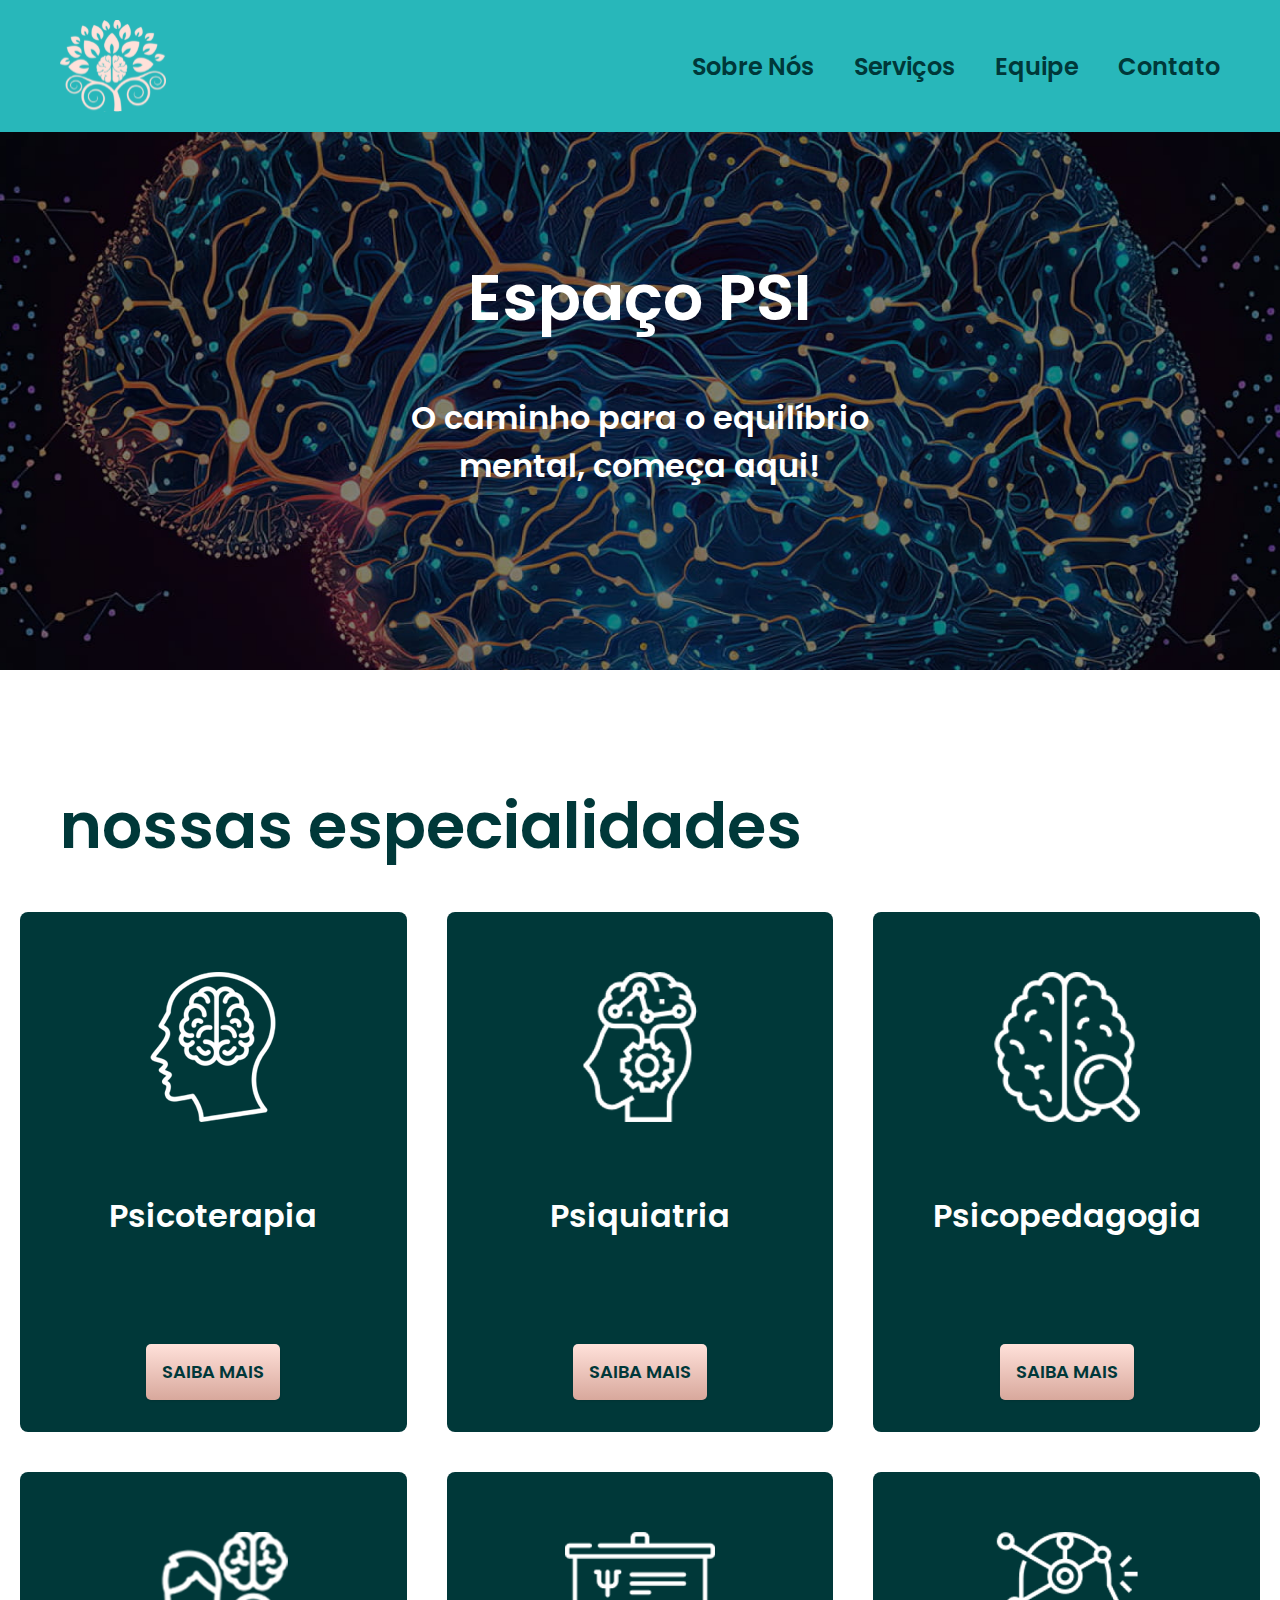
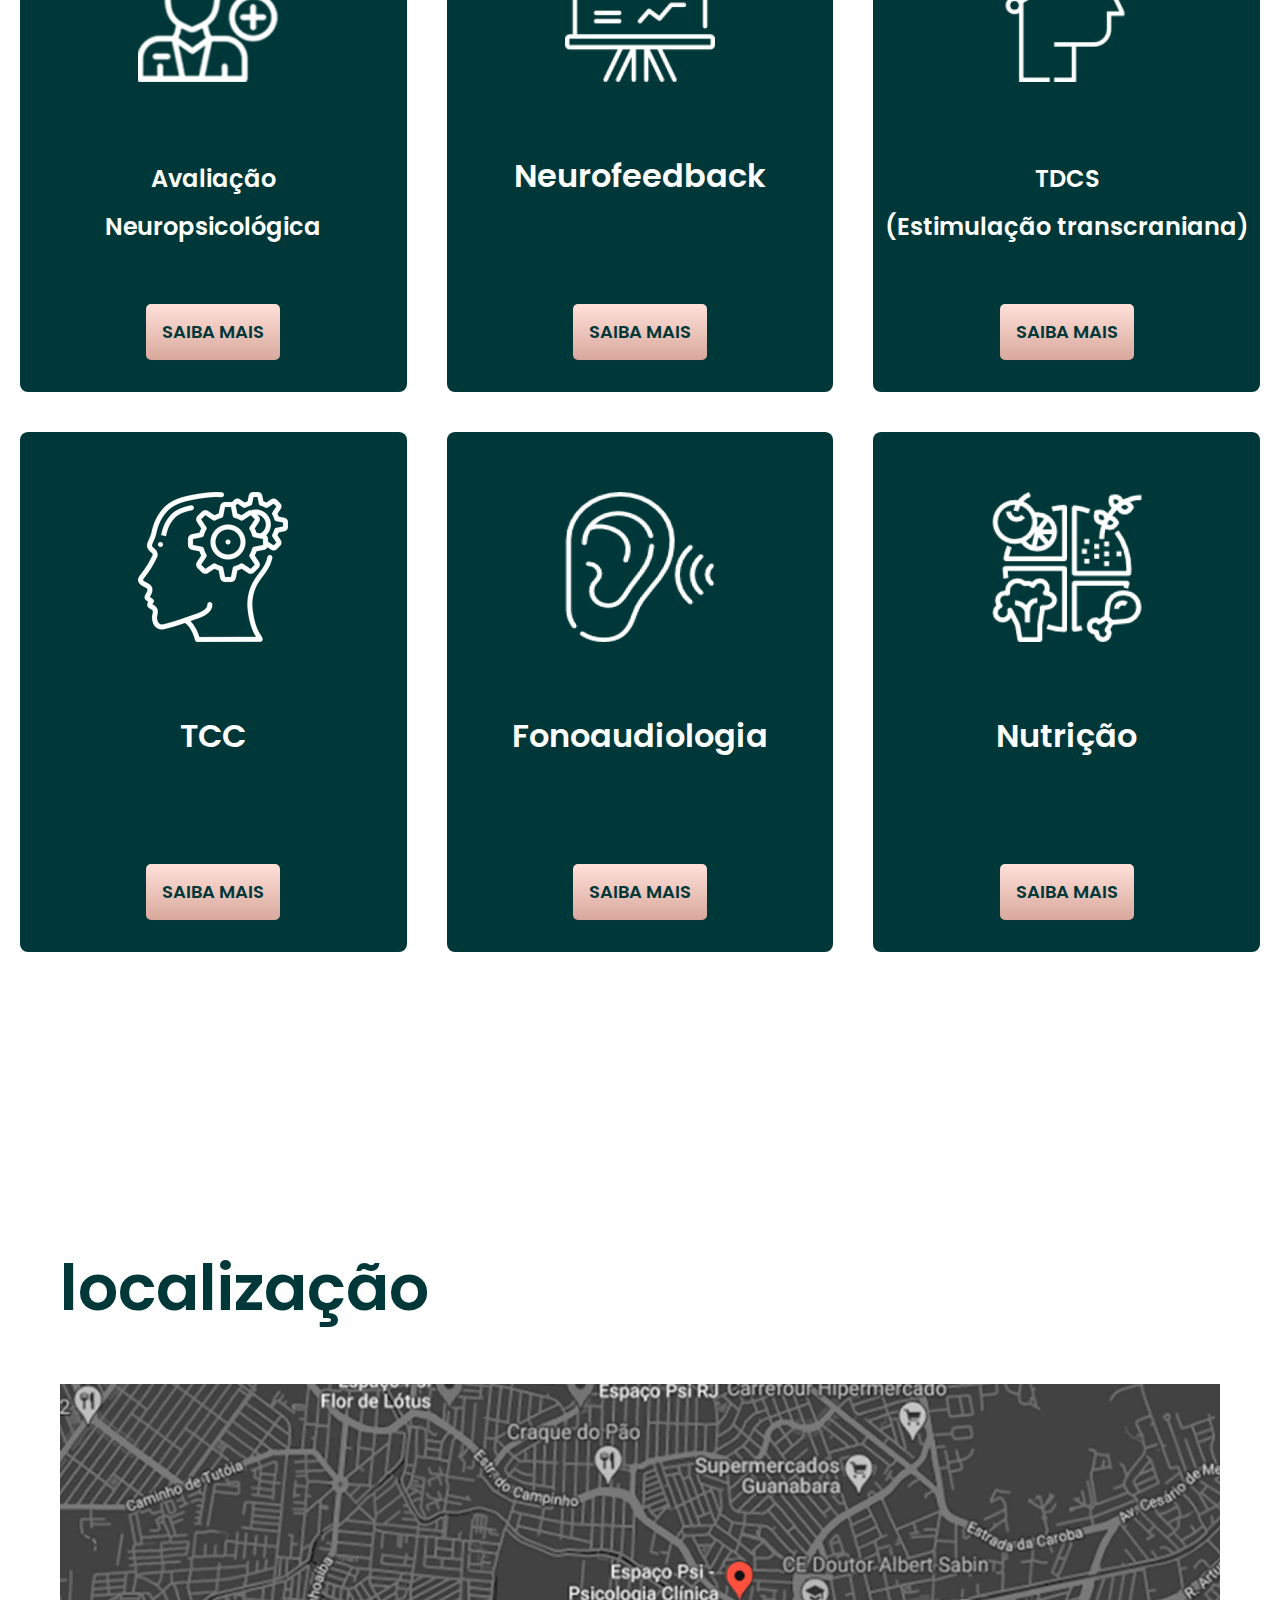
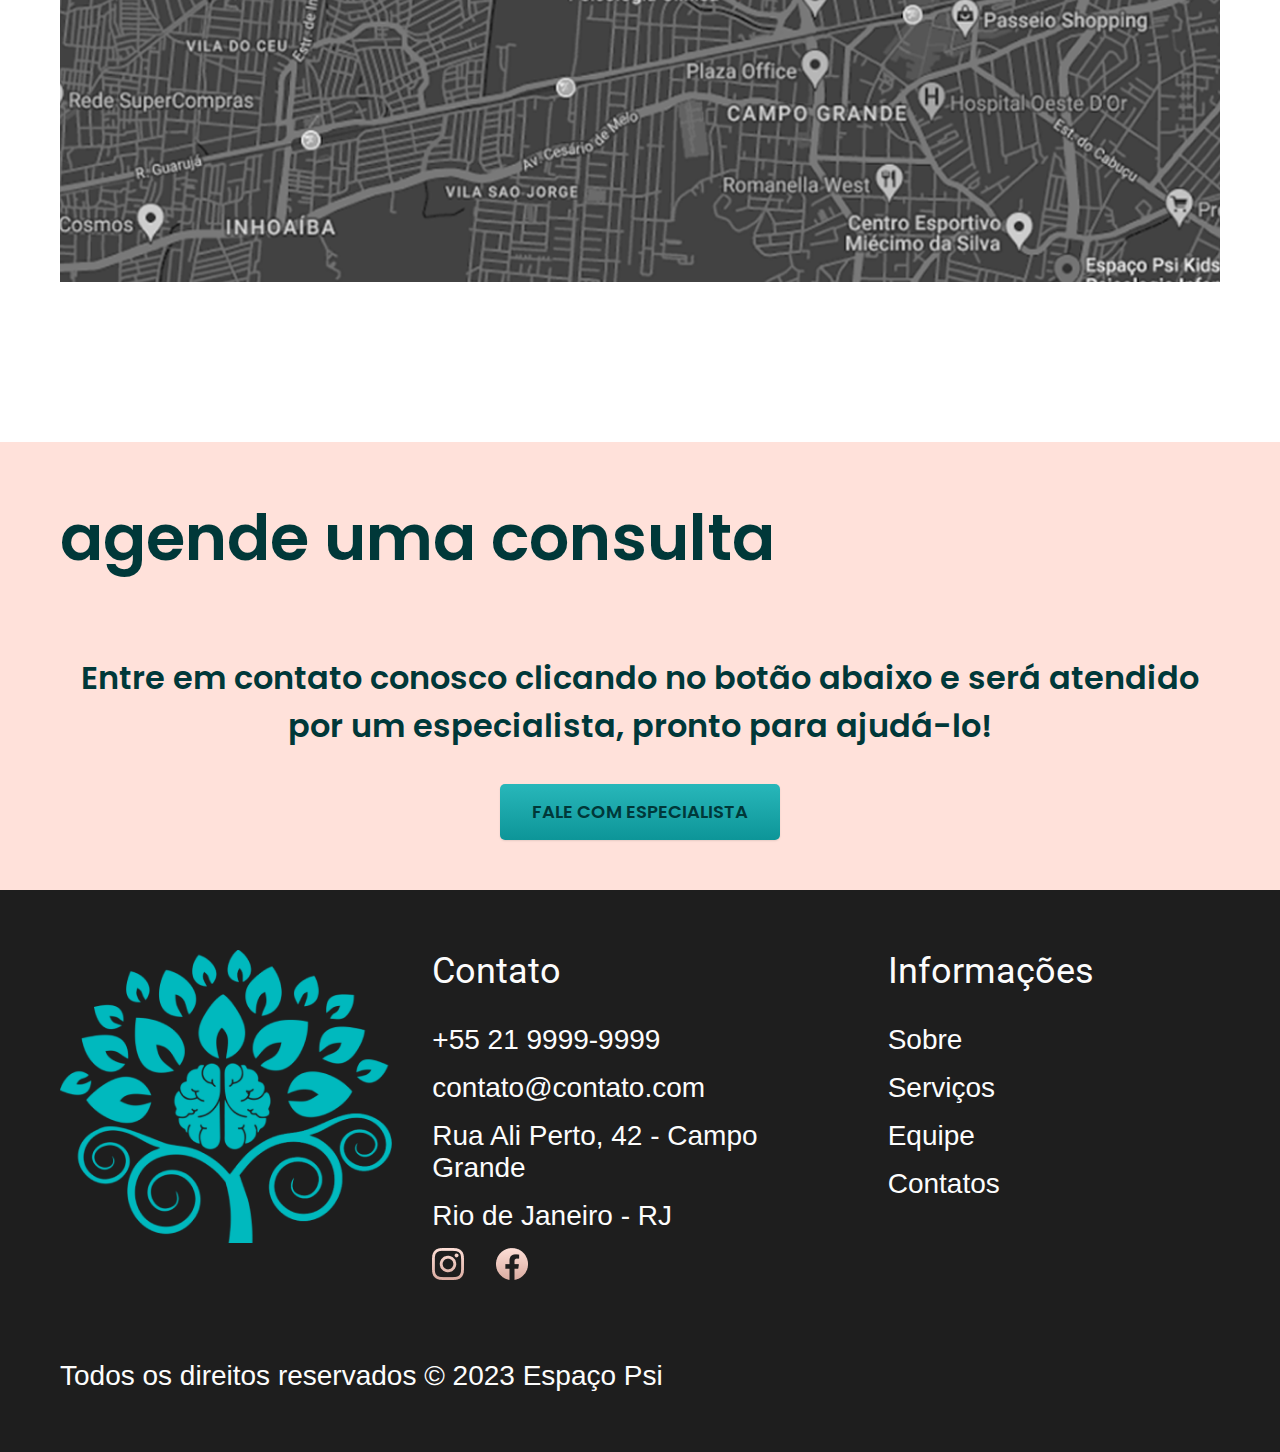
==== index.html @ ea26628d "mudando o menu" ====
<!DOCTYPE html>
<html lang="pt-br">

<head>
  <meta charset="UTF-8">
  <meta name="viewport" content="width=device-width, initial-scale=1.0">
  <title>Espaço PSI | Home</title>
  <meta name="description" content="Descrição da clínica">
  <link rel="stylesheet" href="css/style.css">
  <link rel="preconnect" href="https://fonts.googleapis.com">
  <link rel="preconnect" href="https://fonts.gstatic.com" crossorigin>
  <link href="https://fonts.googleapis.com/css2?family=Poppins:wght@400;600&family=Roboto:wght@400;500&display=swap" rel="stylesheet">
  <link rel="icon" href="./icon.ico" type="image/x-icon">
  <link rel="icon" href="/caminho-para-seu-icone.ico" type="image/x-icon">
</head>

<body>
  <header class="header-bg">
    <div class="header">
      <a href="./"><img src="img/rosa.svg" alt="Espaço PSI"></a>
      <nav aria-label="primaria">
        <ul class="header-menu" role="list">
          <li><a href="./sobre.html">Sobre Nós</a></li>
          <li><a href="./index.html#especialidades">Serviços</a></li>
          <li><a href="./equipe.html">Equipe</a></li>
          <li><a href="./contato.html">Contato</a></li>
        </ul>
      </nav>
    </div>
  </header>
  <main class="introducao-bg">
    <div class="introducao">
      <h1 class="titulo">Espaço PSI</h1>
      <p class="texto-medio">O caminho para o equilíbrio mental, começa aqui!</p>
    </div>
  </main>

  <article class="especialidades-lista" id="especialidades">
    <h2 class="titulo container">nossas especialidades</h2>
    <ul>
      <li>
        <img src="./img/icones/psicoterapia_icone.png" alt="Psicoterapia">
        <h3 class="texto-medio">Psicoterapia</h3>
        <a class="botao botao-rosa" href="./psicoterapia.html">saiba mais</a>
      </li>
      <li>
        <img src="./img/icones/psiquiatria_icon.png" alt="Psiquiatria">
        <h3 class="texto-medio">Psiquiatria</h3>
        <a class="botao botao-rosa" href="./psiquiatria.html">saiba mais</a>
      </li>
      <li>
        <img src="./img/icones/psicopedagogia_icon.png" alt="Psicopedagogia">
        <h3 class="texto-medio">Psicopedagogia</h3>
        <a class="botao botao-rosa" href="./psicopedagogia.html">saiba mais</a>
      </li>
    </ul>
    <ul>
      <li>
        <img src="./img/icones/avaliacao_icon.png" alt="Avaliação Neuropsicológica">
        <h3 class="texto-medio"><span>Avaliação <br> Neuropsicológica</span></h3>
        <a class="botao botao-rosa" href="./neuropsicologia.html">saiba mais</a>
      </li>
      <li>
        <img src="./img/icones/neurofeedback_icon.png" alt="Neurofeedback">
        <h3 class="texto-medio">Neurofeedback</h3>
        <a class="botao botao-rosa" href="./neurofeedback.html">saiba mais</a>
      </li>
      <li>
        <img src="./img/icones/tdcs_icone.png" alt="TDCS (Estimulação transcraniana)">
        <h3 class="texto-medio"><span>TDCS <br>(Estimulação transcraniana)</span></h3>
        <a class="botao botao-rosa" href="./tdcs.html">saiba mais</a>
      </li>
    </ul>
    <ul>
      <li>
        <img src="./img/icones/tcc.png" alt="Fonoaudiologia">
        <h3 class="texto-medio">TCC</h3>
        <a class="botao botao-rosa" href="./tcc.html">saiba mais</a>
      </li>
      <li>
        <img src="./img/icones/fonoaudiologia_icon.png" alt="Fonoaudiologia">
        <h3 class="texto-medio">Fonoaudiologia</h3>
        <a class="botao botao-rosa" href="./fonoaudiologia.html">saiba mais</a>
      </li>
      <li>
        <img src="./img/icones/nutricao_icon.png" alt="Nutrição">
        <h3 class="texto-medio">Nutrição</h3>
        <a class="botao botao-rosa" href="./nutri.html">saiba mais</a>
      </li>
    </ul>
  </article>
  <article class="slider">
    <h2 class="titulo container">nosso espaço</h2>
    <div class="slider">
      <div class="slides">
        <input type="radio" name="radio-btn" id="radio1">
        <input type="radio" name="radio-btn" id="radio2">
        <input type="radio" name="radio-btn" id="radio3">
        <input type="radio" name="radio-btn" id="radio4">
        <input type="radio" name="radio-btn" id="radio5">
        <input type="radio" name="radio-btn" id="radio6">
        <input type="radio" name="radio-btn" id="radio7">

        <div class="slide primeira">
          <img src="./img/clinica.png" alt="Imagem da frente da clínica" srcset="">
        </div>
        <div class="slide">
          <img src="./img/img2.png" alt="Imagem da frente da clínica" srcset="">
        </div>
        <div class="slide">
          <img src="./img/espaco1.png" alt="Imagem da frente da clínica" srcset="">
        </div>
        <div class="slide">
          <img src="./img/clinica.png" alt="Imagem da frente da clínica" srcset="">
        </div>
        <div class="slide">
          <img src="./img/clinica.png" alt="Imagem da frente da clínica" srcset="">
        </div>
        <div class="slide">
          <img src="./img/clinica.png" alt="Imagem da frente da clínica" srcset="">
        </div>
        <div class="slide">
          <img src="./img/clinica.png" alt="Imagem da frente da clínica" srcset="">
        </div>
        <div class="slide">
          <img src="./img/clinica.png" alt="Imagem da frente da clínica" srcset="">
        </div>

        <div class="navigation-auto">
          <div class="auto-btn1"></div>
          <div class="auto-btn2"></div>
          <div class="auto-btn3"></div>
          <div class="auto-btn4"></div>
          <div class="auto-btn5"></div>
          <div class="auto-btn6"></div>
          <div class="auto-btn7"></div>
        </div>

      </div>
      <div class="manual-navigation">
        <label for="radio1" class="manual-btn"></label>
        <label for="radio2" class="manual-btn"></label>
        <label for="radio3" class="manual-btn"></label>
        <label for="radio4" class="manual-btn"></label>
        <label for="radio5" class="manual-btn"></label>
        <label for="radio6" class="manual-btn"></label>
        <label for="radio7" class="manual-btn"></label>
      </div>
    </div>
  </article>
  <article class="localizacao">
    <div class="container">
      <h2 class="titulo">localização</h2>
      <img src="./img/mapa_cinza.png" alt="Mapa com a localização da clínica">
    </div>
  </article>
  <article class="agende-consulta">
    <div class="container">
      <h2 class="titulo">agende uma consulta</h2>
      <p class="texto-medio">Entre em contato conosco clicando no botão abaixo e será atendido por um especialista, pronto para ajudá-lo!</p>
      <a href="./" class="botao botao-azul">fale com especialista</a>
    </div>
  </article>
  <footer class="footer-bg">
    <div class="footer container">
      <img src="./img/logo_verde.png" alt="Espaço Psi">
      <div class="footer-contato">
        <h3 class="texto-grande">Contato</h3>
        <ul">
          <li><a href="tel:+552199999999">+55 21 9999-9999</a></li>
          <li><a href="mailto:contato@bikcraft.com">contato@contato.com</a></li>
          <li>Rua Ali Perto, 42 - Campo Grande</li>
          <li>Rio de Janeiro - RJ</li>
          </ul>
          <div class="footer-redes">
            <a href="./">
              <img src="./img/instagram.png" alt="Instagram">
            </a>
            <a href="./">
              <img src="./img/facebook.png" alt="Facebook">
            </a>
          </div>
      </div>
      <div class="footer-informacoes">
        <h3 class="texto-grande">Informações</h3>
        <nav>
          <ul>
            <li><a href="./">Sobre</a></li>
            <li><a href="./">Serviços</a></li>
            <li><a href="./">Equipe</a></li>
            <li><a href="./">Contatos</a></li>
          </ul>
        </nav>
      </div>
      <p class="footer-copy">Todos os direitos reservados © 2023 Espaço Psi</p>
    </div>
  </footer>
  <script src="./scripts/slider.js"></script>
</body>

</html>
---- css/style.css ----
@import "./global/global.css";
@import "./utilidades/tipopgrafia.css";
@import "./global/header.css";
@import "./global/footer.css";

/* UTILIDADES */
@import "./utilidades/componentes.css";

/* FORMULARIO */
@import "./utilidades/formulario.css";

/* HOME */
@import "./home/intro.css";

/* ESPECIALIDADES */
@import "./especialidades/especialidades-lista.css";

/* ESPECIALIDADES */
@import "./especialidades/servicos.css";

/* NOSSO ESPAÇO SLIDER */
@import "./nosso-espaco/slider.css";

/* LOCALIZAÇÃO */
@import "./localizacao/localizacao.css";

/* AGENDAMENTO */
@import "./agende-consulta/agende.css";

/* CONTATO */
@import "./contato/contato.css";

/* EQUIPE */
@import "./equipe/equipe.css";
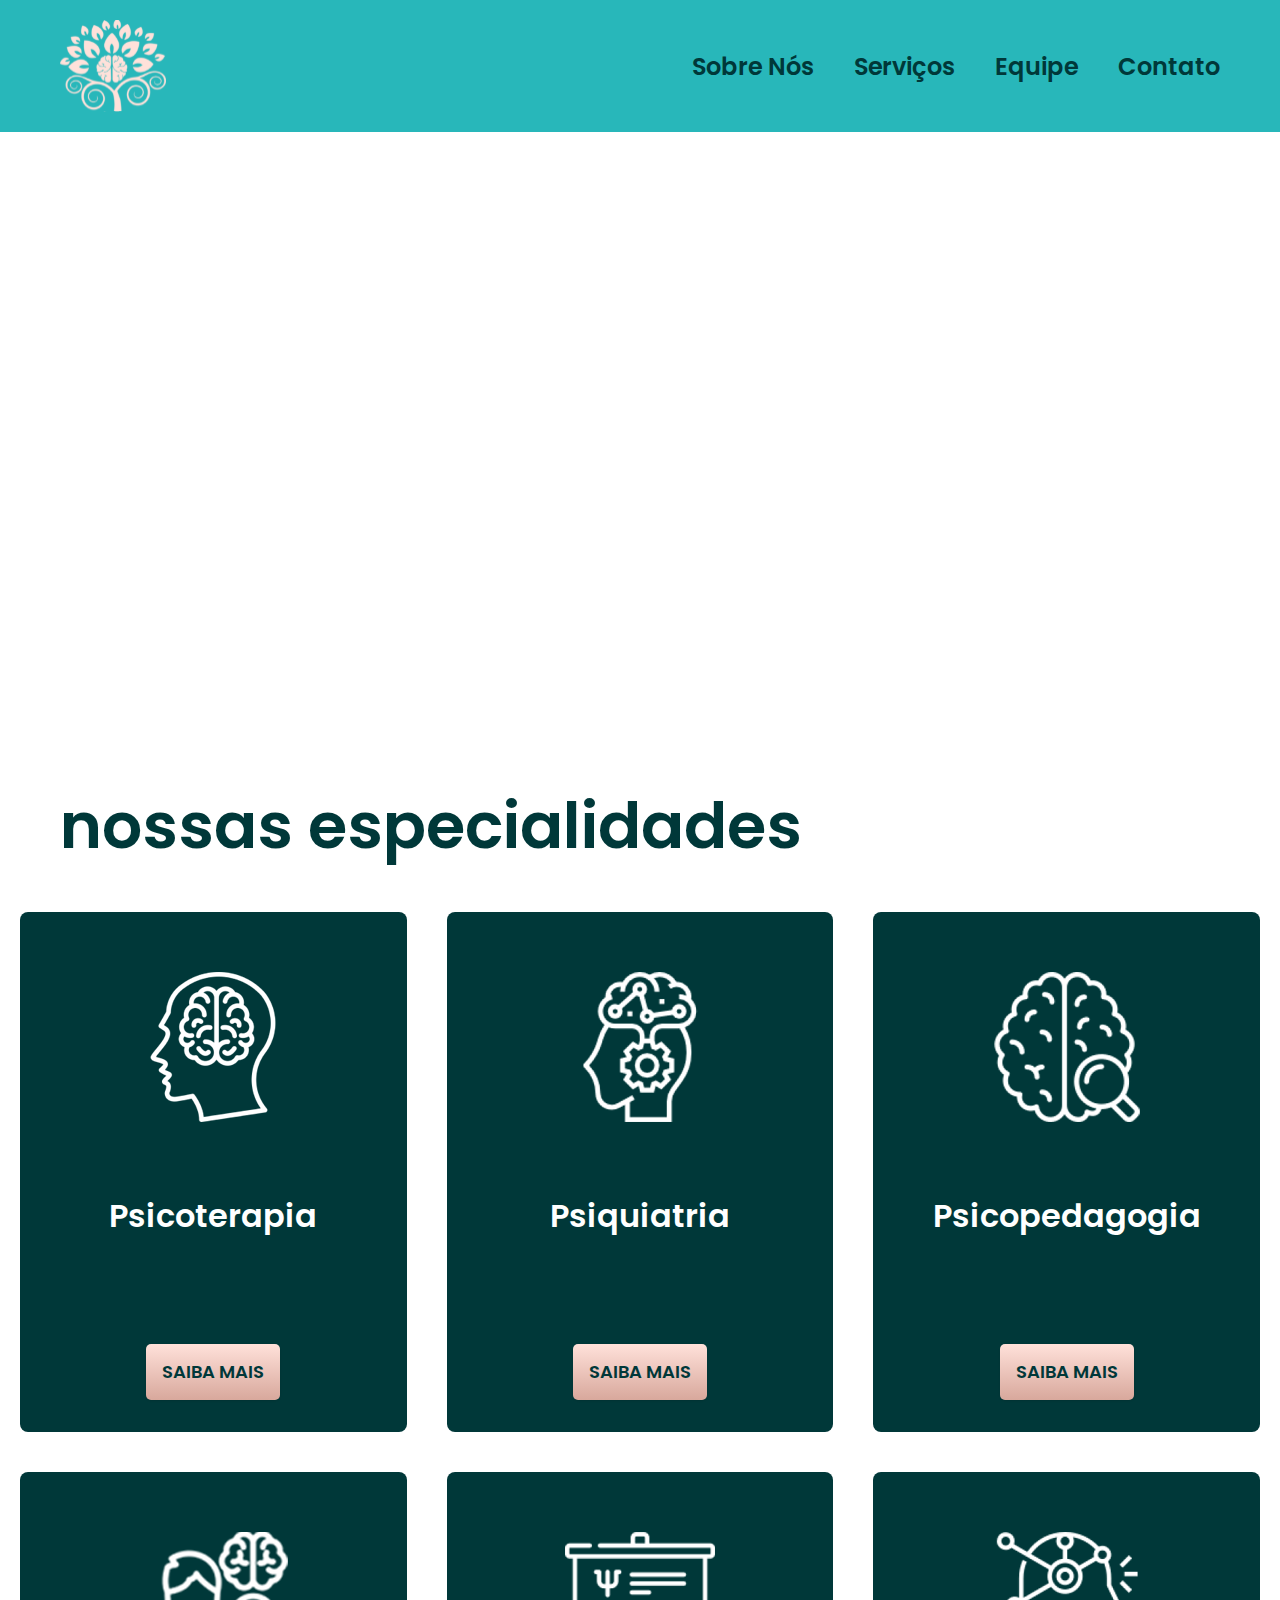
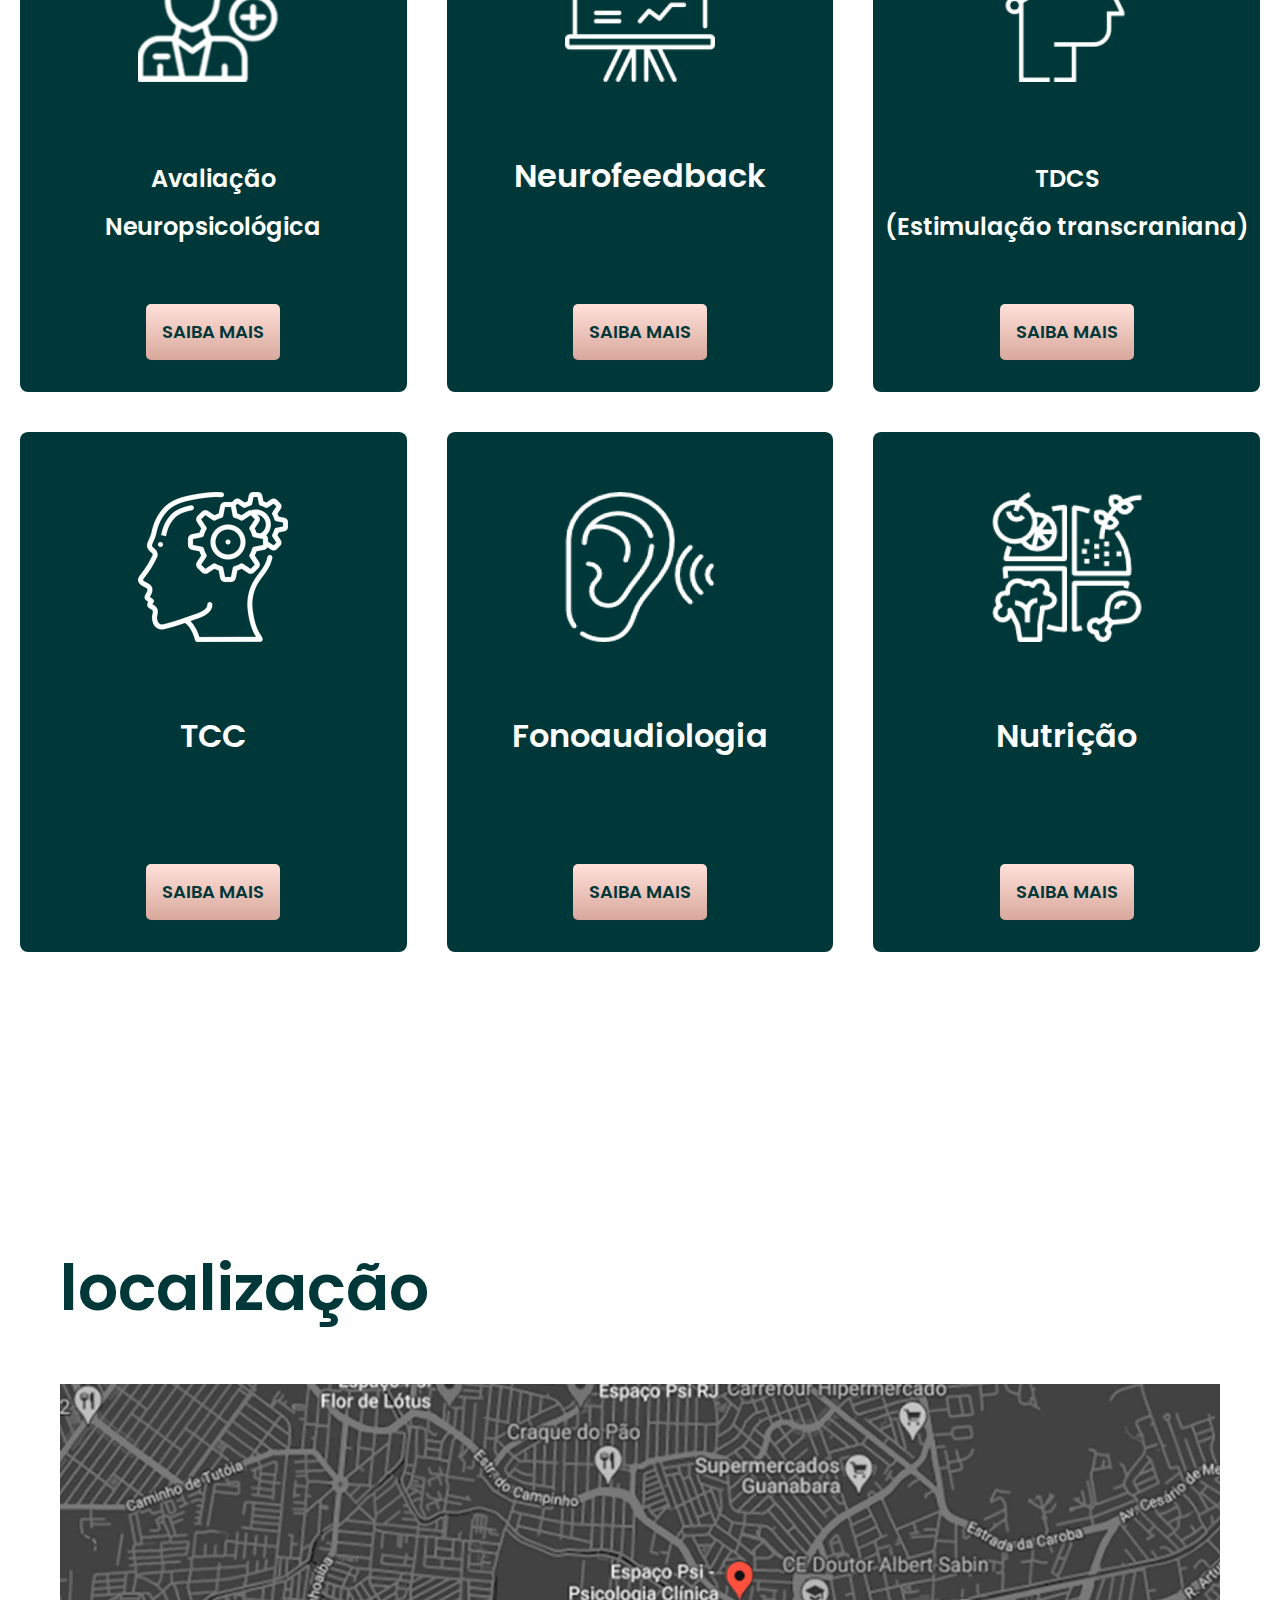
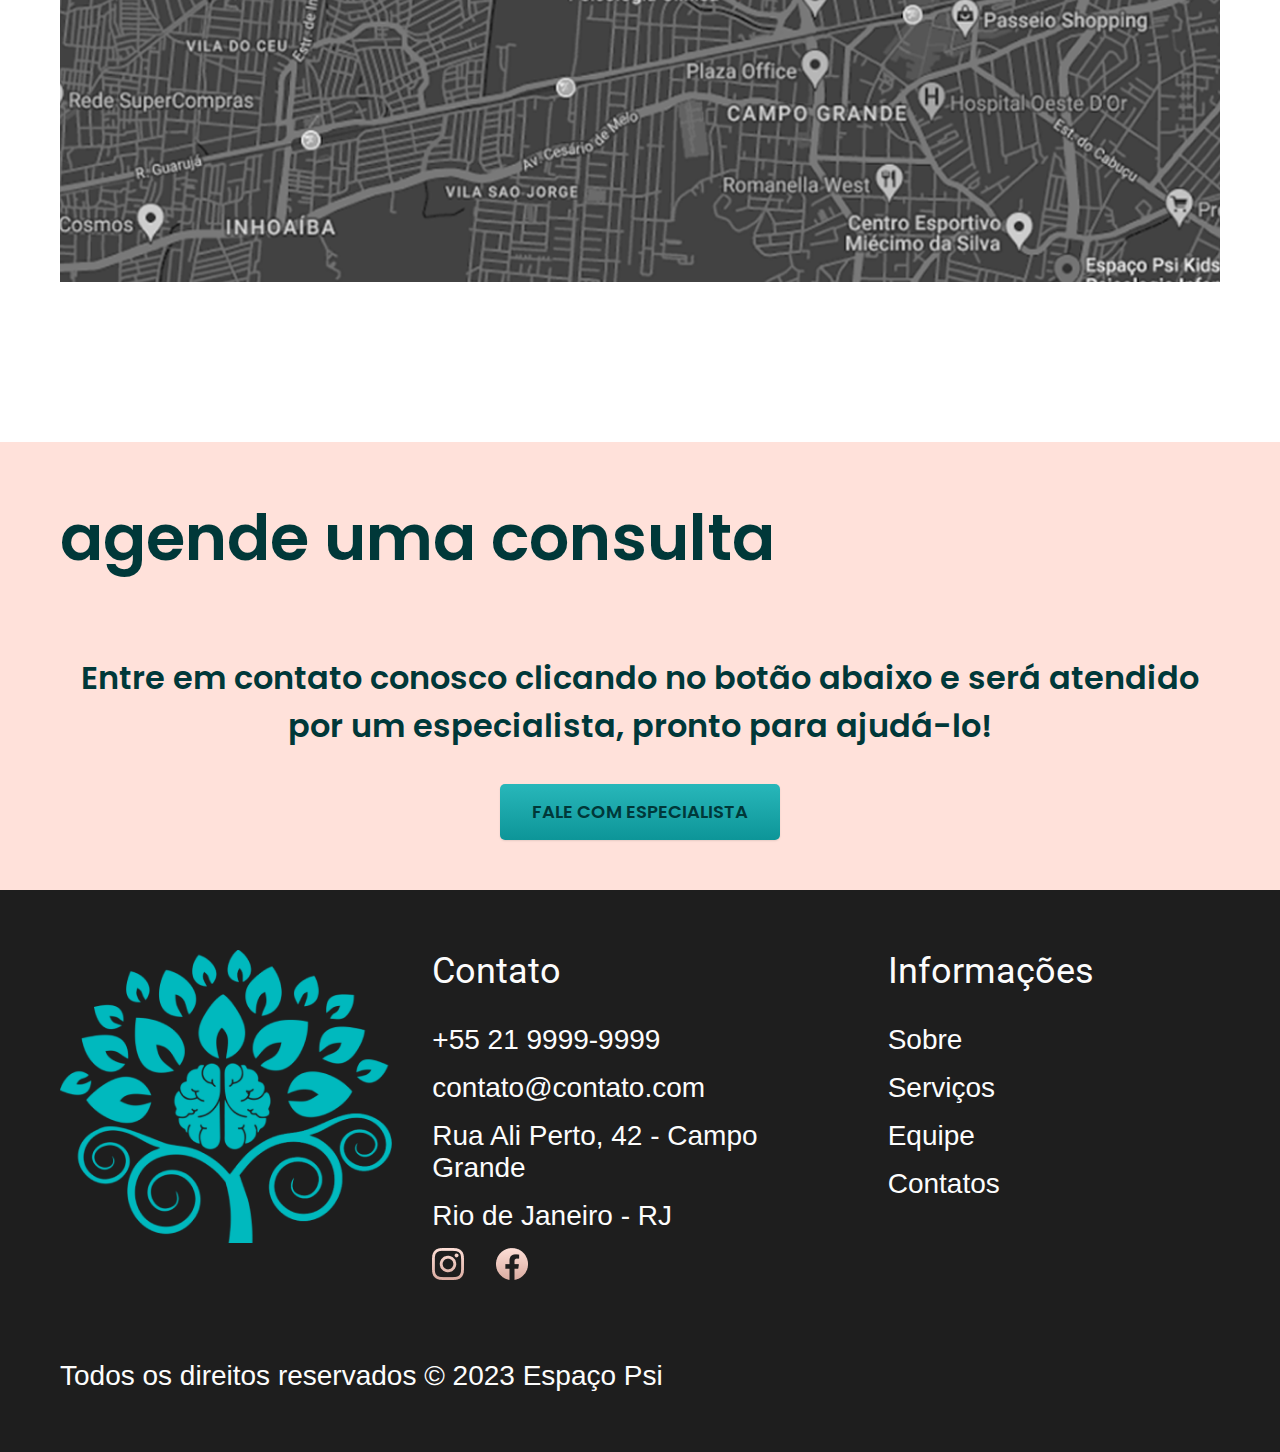
==== commit f7faec75: "adicionando o menu mobile" ====
--- a/index.html
+++ b/index.html
@@ -4,22 +4,24 @@
 <head>
   <meta charset="UTF-8">
   <meta name="viewport" content="width=device-width, initial-scale=1.0">
-  <title>Espaço PSI | Home</title>
-  <meta name="description" content="Descrição da clínica">
+  <title>Espaço PSI - Página Inicial</title>
+  <meta name="description" content="Sua clínica de psicologia para um bem-estar emocional completo. Oferecemos terapia individual e tratamentos especializados. Descubra como podemos ajudar você a viver uma vida mais saudável e equilibrada.">
   <link rel="stylesheet" href="css/style.css">
   <link rel="preconnect" href="https://fonts.googleapis.com">
   <link rel="preconnect" href="https://fonts.gstatic.com" crossorigin>
   <link href="https://fonts.googleapis.com/css2?family=Poppins:wght@400;600&family=Roboto:wght@400;500&display=swap" rel="stylesheet">
   <link rel="icon" href="./icon.ico" type="image/x-icon">
-  <link rel="icon" href="/caminho-para-seu-icone.ico" type="image/x-icon">
 </head>
 
 <body>
   <header class="header-bg">
     <div class="header">
       <a href="./"><img src="img/rosa.svg" alt="Espaço PSI"></a>
-      <nav aria-label="primaria">
-        <ul class="header-menu" role="list">
+      <nav id="nav" aria-label="primaria">
+        <button id="btn-mobile" aria-haspopup="true" aria-controls="menu" aria-expanded="false" aria-label="Abrir Menu">
+          <span id="hamburguer"></span>
+        </button>
+        <ul class="header-menu" role="list" id="menu">
           <li><a href="./sobre.html">Sobre Nós</a></li>
           <li><a href="./index.html#especialidades">Serviços</a></li>
           <li><a href="./equipe.html">Equipe</a></li>
@@ -196,6 +198,7 @@
     </div>
   </footer>
   <script src="./scripts/slider.js"></script>
+  <script src="./scripts/menu.js"></script>
 </body>
 
 </html>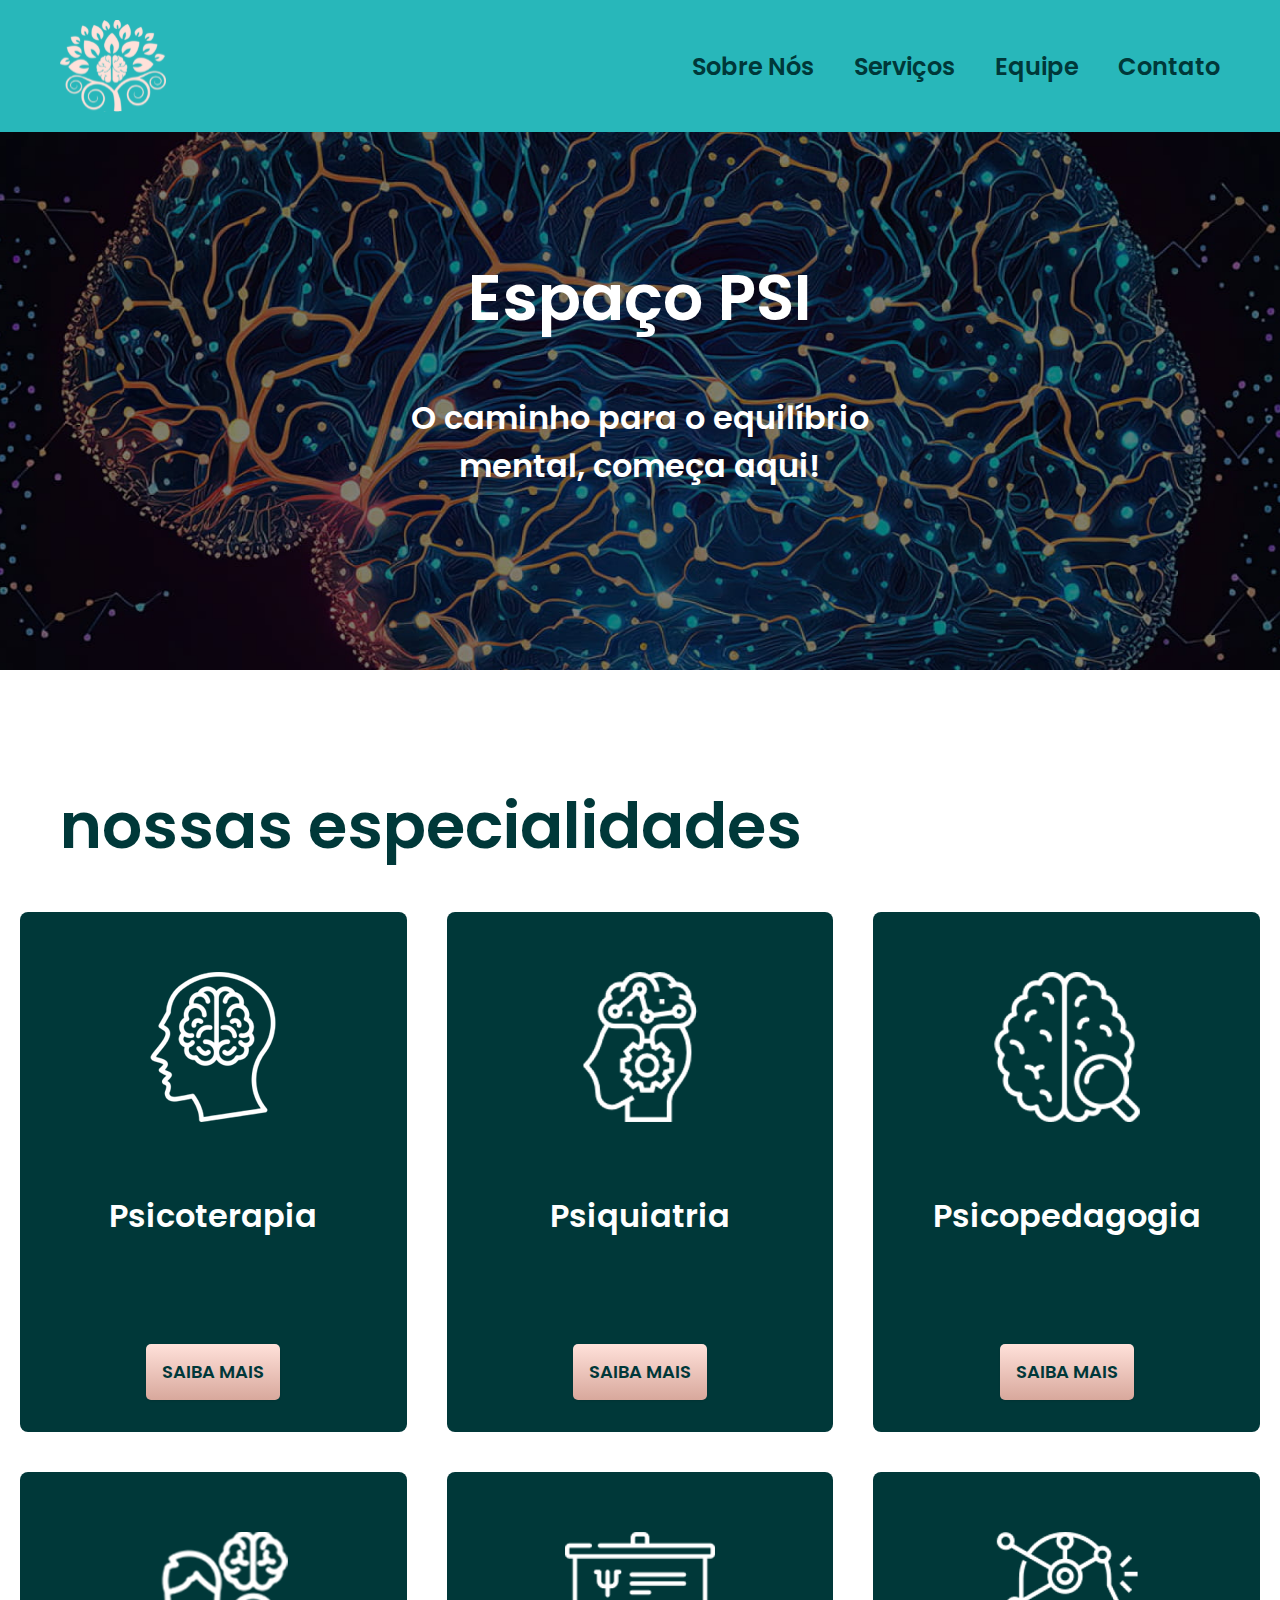
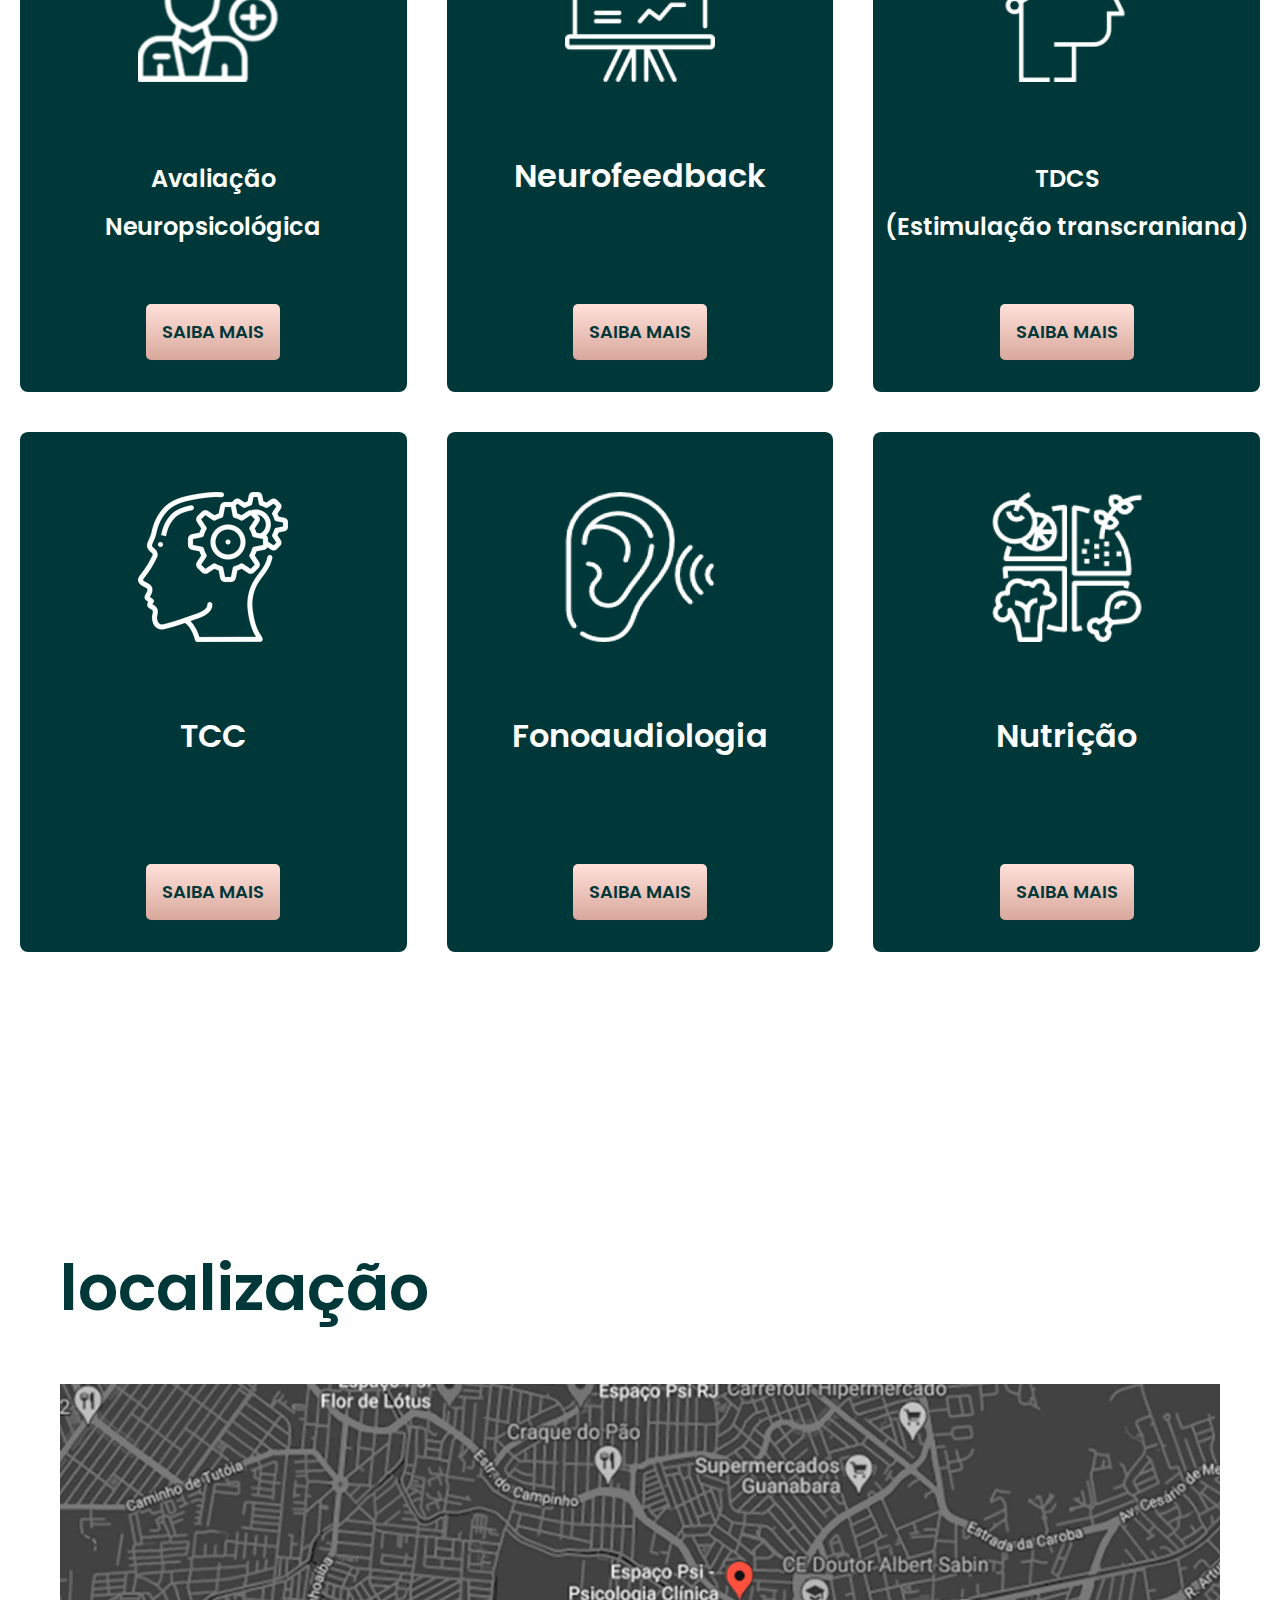
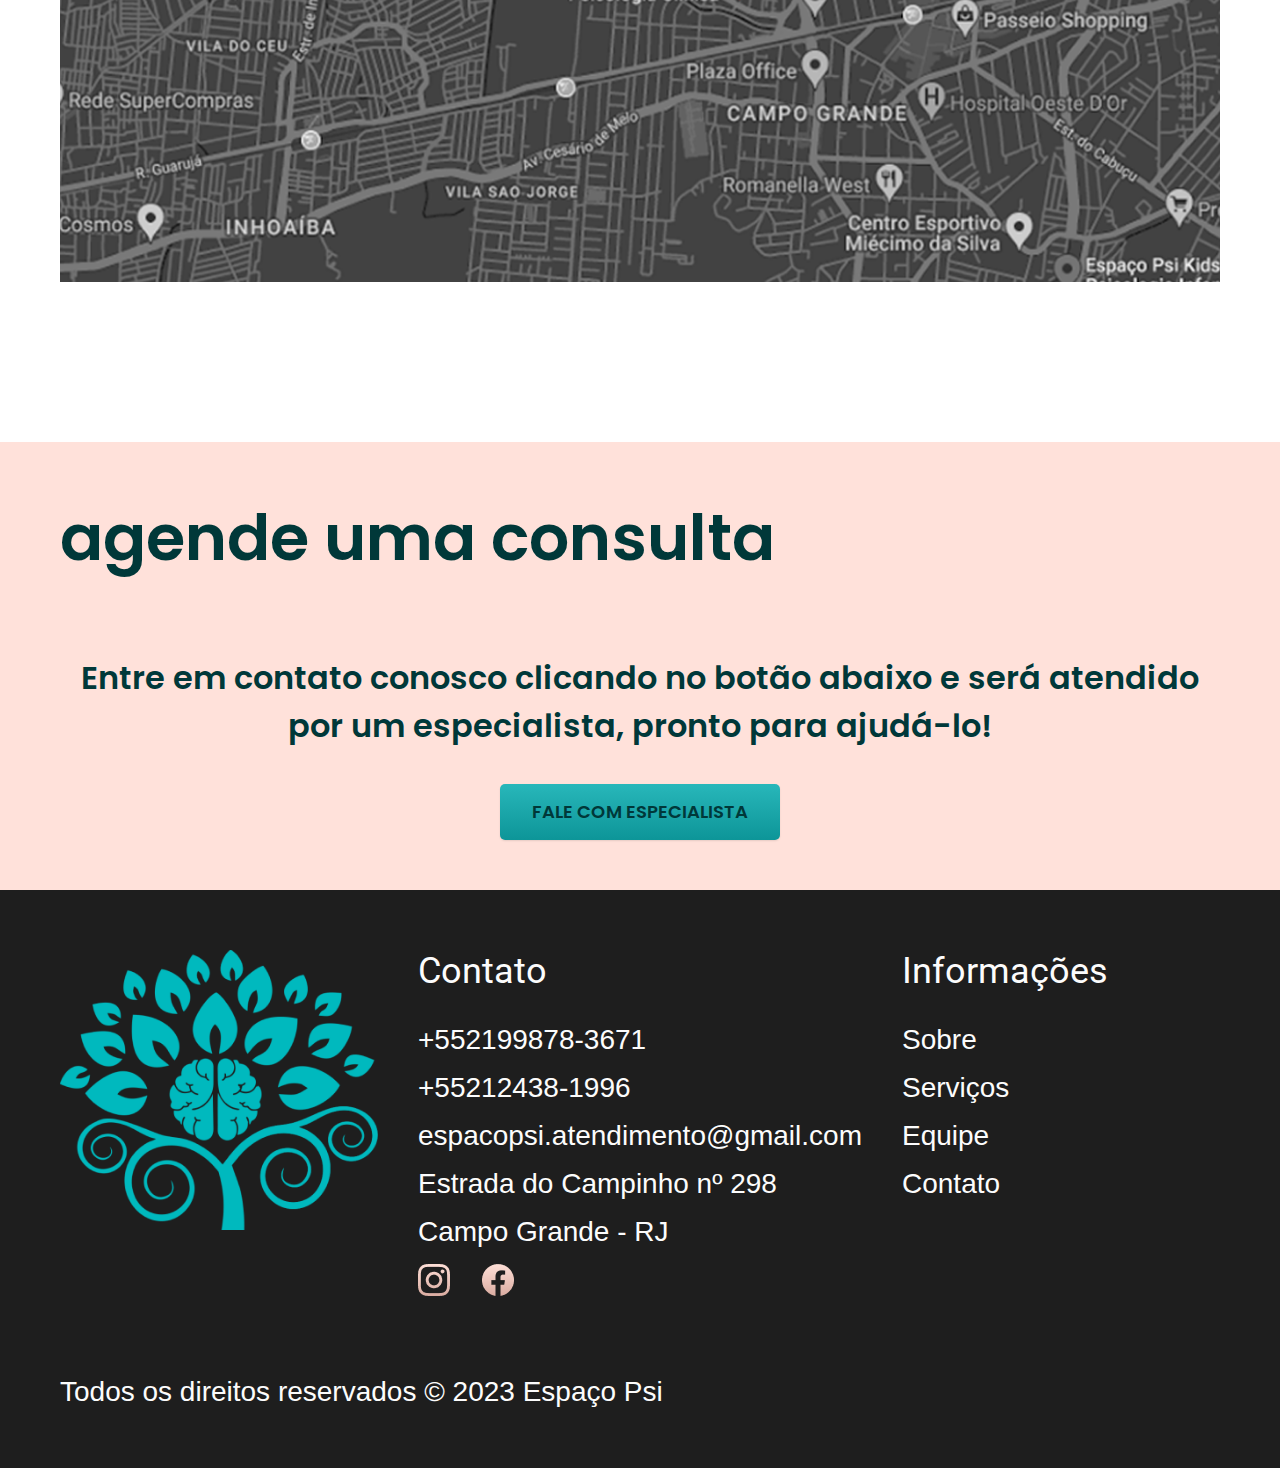
==== commit 3a2fbb1d: "modificando o footer" ====
--- a/index.html
+++ b/index.html
@@ -153,7 +153,7 @@
   <article class="localizacao">
     <div class="container">
       <h2 class="titulo">localização</h2>
-      <img src="./img/mapa_cinza.png" alt="Mapa com a localização da clínica">
+      <a href="https://maps.app.goo.gl/Q16WaSn5EVA88jQP7" target="_blank"><img src="./img/mapa_cinza.png" alt="Mapa com a localização da clínica"></a>
     </div>
   </article>
   <article class="agende-consulta">
@@ -169,16 +169,17 @@
       <div class="footer-contato">
         <h3 class="texto-grande">Contato</h3>
         <ul">
-          <li><a href="tel:+552199999999">+55 21 9999-9999</a></li>
-          <li><a href="mailto:contato@bikcraft.com">contato@contato.com</a></li>
-          <li>Rua Ali Perto, 42 - Campo Grande</li>
-          <li>Rio de Janeiro - RJ</li>
+          <li><a href="tel:+5521998783671">+552199878-3671</a></li>
+          <li><a href="tel:+552124381996">+55212438-1996</a></li>
+          <li><a href="mailto:espacopsi.atendimento@gmail.com">espacopsi.atendimento@gmail.com</a></li>
+          <li>Estrada do Campinho nº 298</li>
+          <li>Campo Grande - RJ</li>
           </ul>
           <div class="footer-redes">
-            <a href="./">
+            <a href="https://www.instagram.com/espacopsi.atendimento/" target="_blank">
               <img src="./img/instagram.png" alt="Instagram">
             </a>
-            <a href="./">
+            <a href="https://www.facebook.com/p/Espa%C3%A7o-Psi-Psicologia-Cl%C3%ADnica-100048940663882/" target="_blank">
               <img src="./img/facebook.png" alt="Facebook">
             </a>
           </div>
@@ -187,10 +188,10 @@
         <h3 class="texto-grande">Informações</h3>
         <nav>
           <ul>
-            <li><a href="./">Sobre</a></li>
-            <li><a href="./">Serviços</a></li>
-            <li><a href="./">Equipe</a></li>
-            <li><a href="./">Contatos</a></li>
+            <li><a href="./sobre.html">Sobre</a></li>
+            <li><a href="./index.html#especialidades">Serviços</a></li>
+            <li><a href="./equipe.html">Equipe</a></li>
+            <li><a href="./contato.html">Contato</a></li>
           </ul>
         </nav>
       </div>
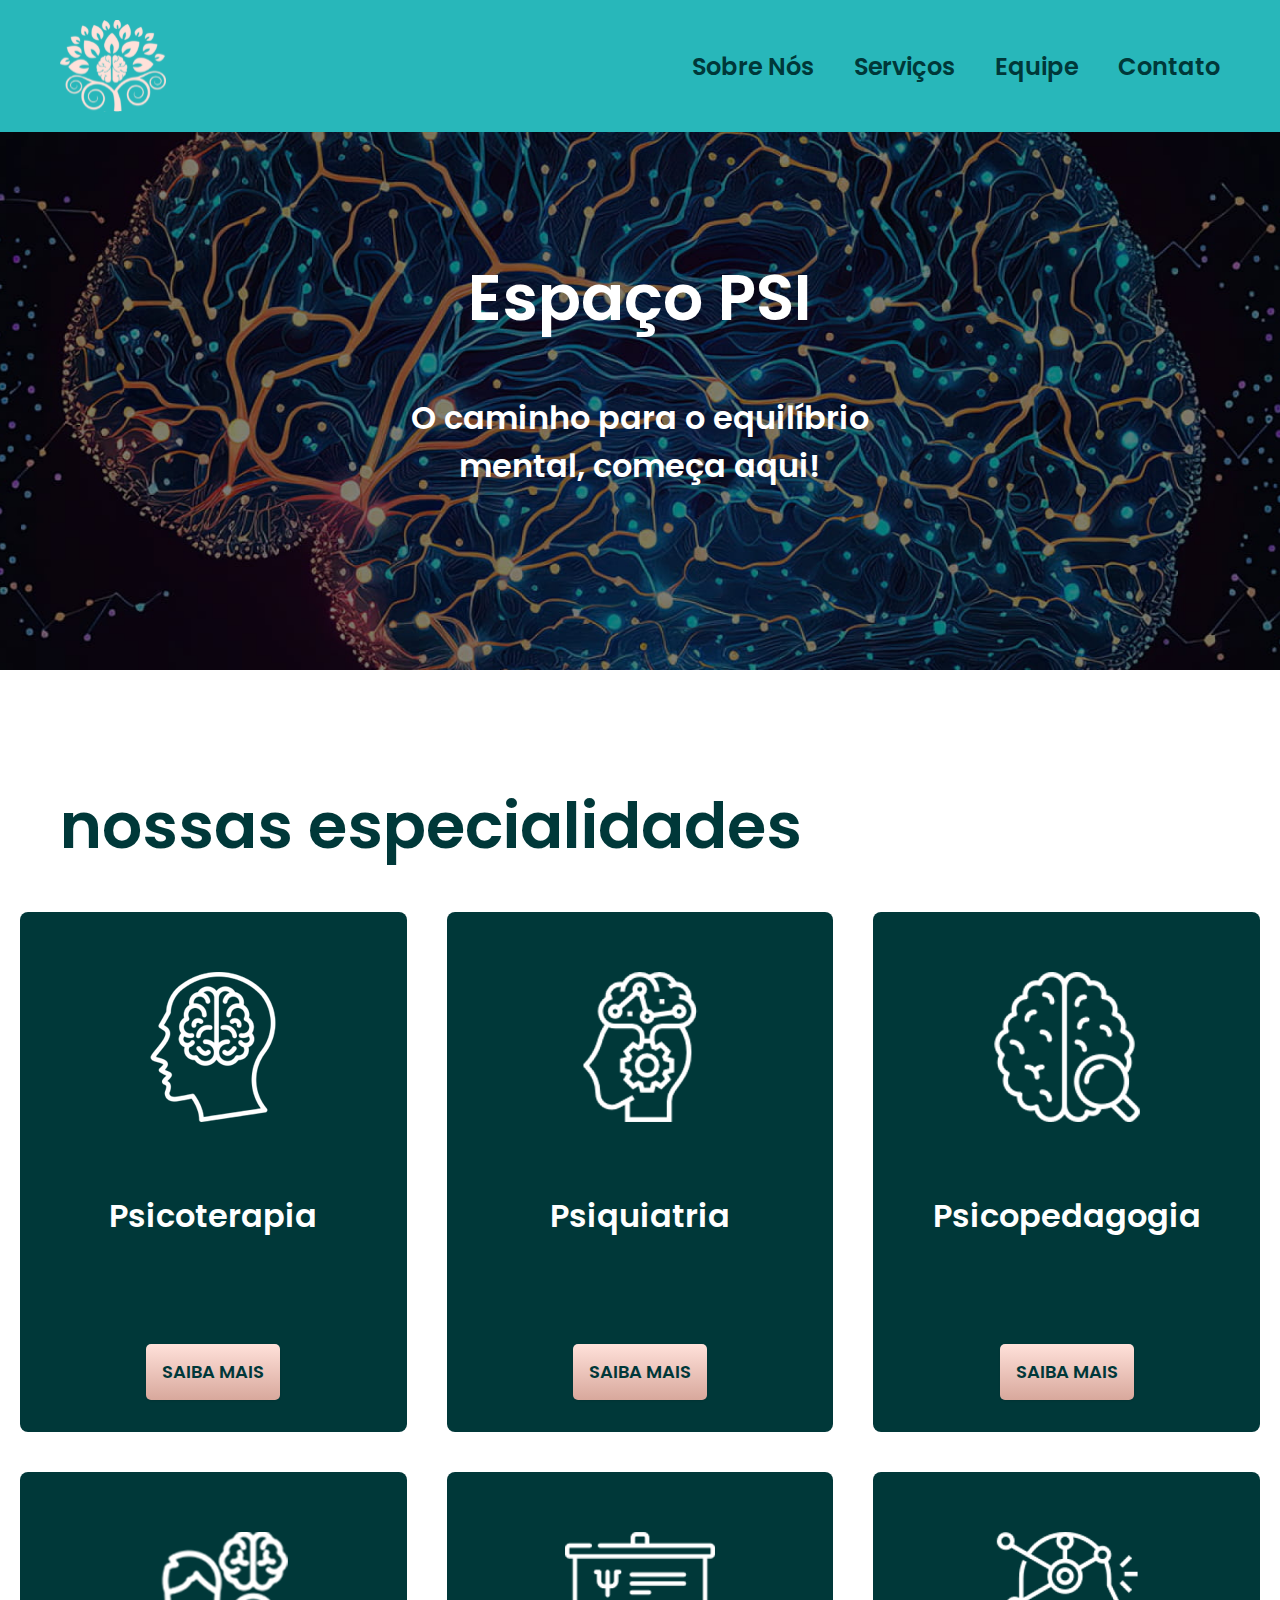
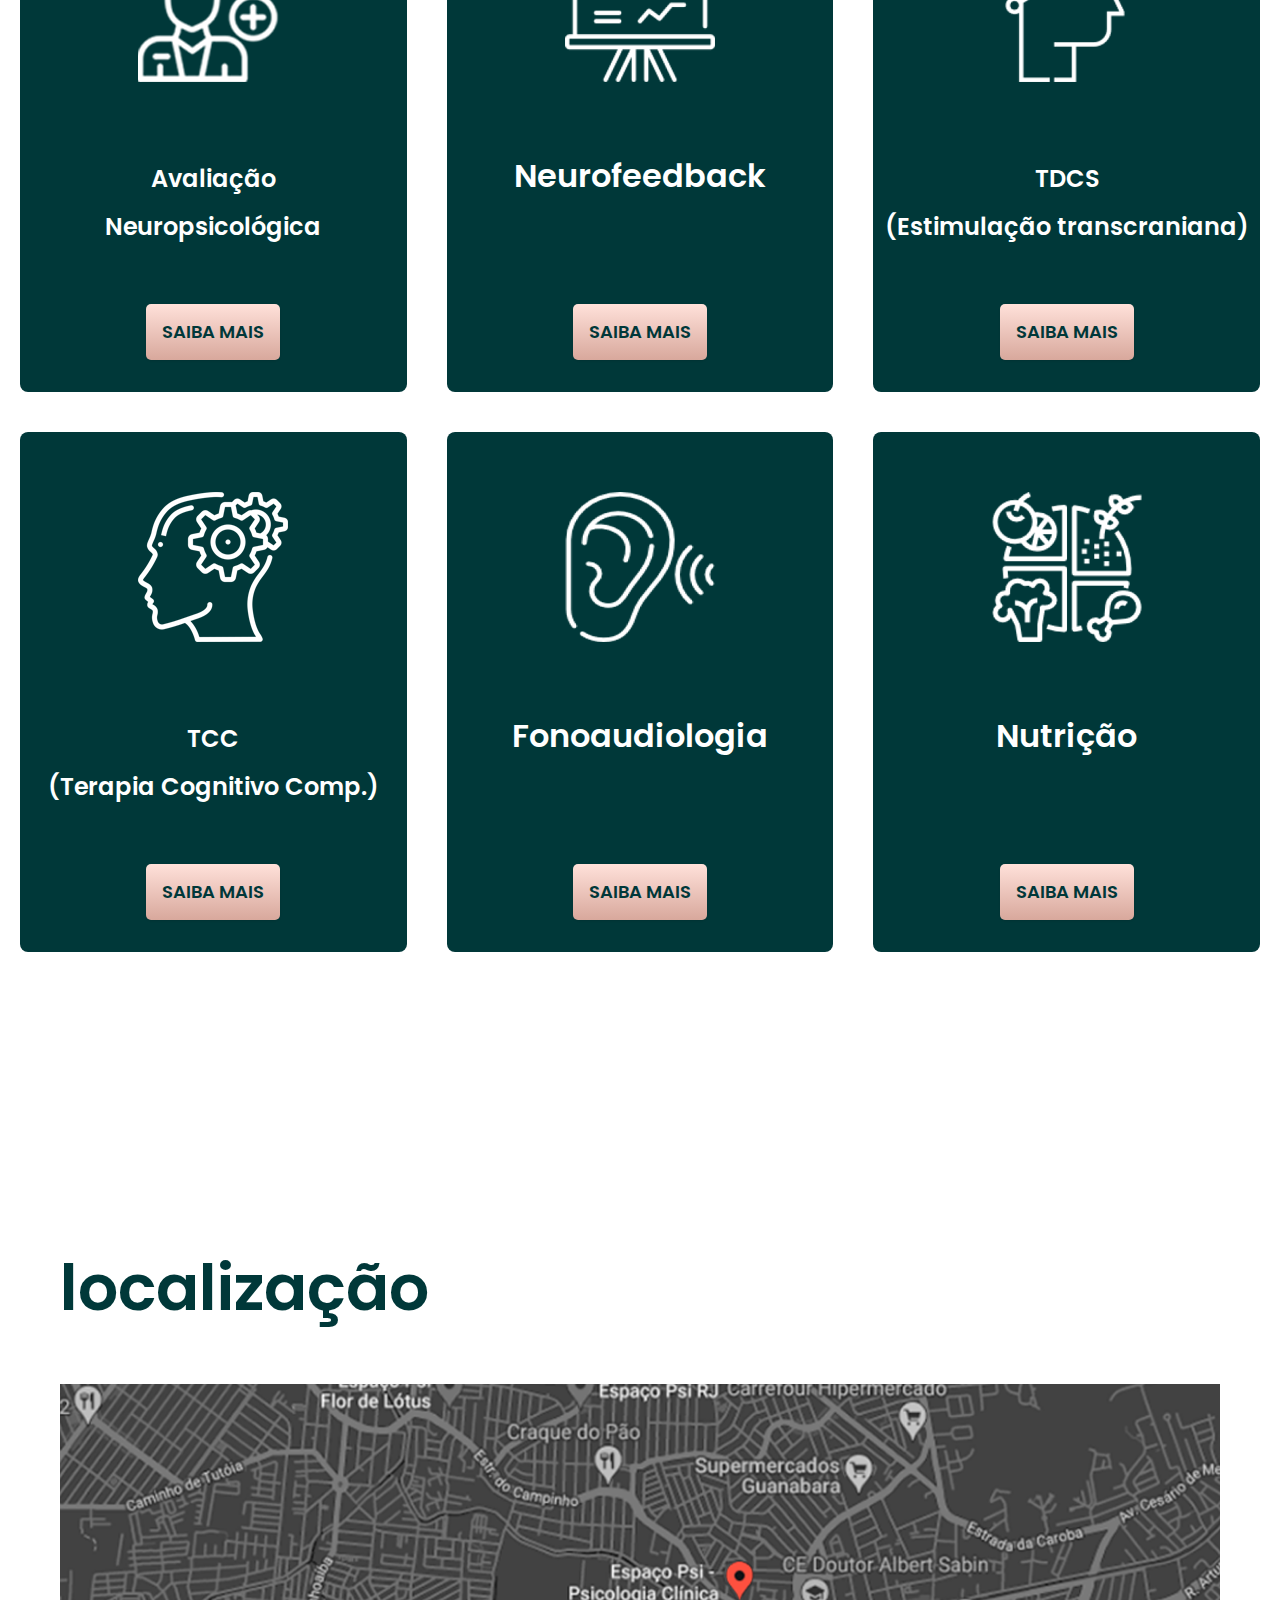
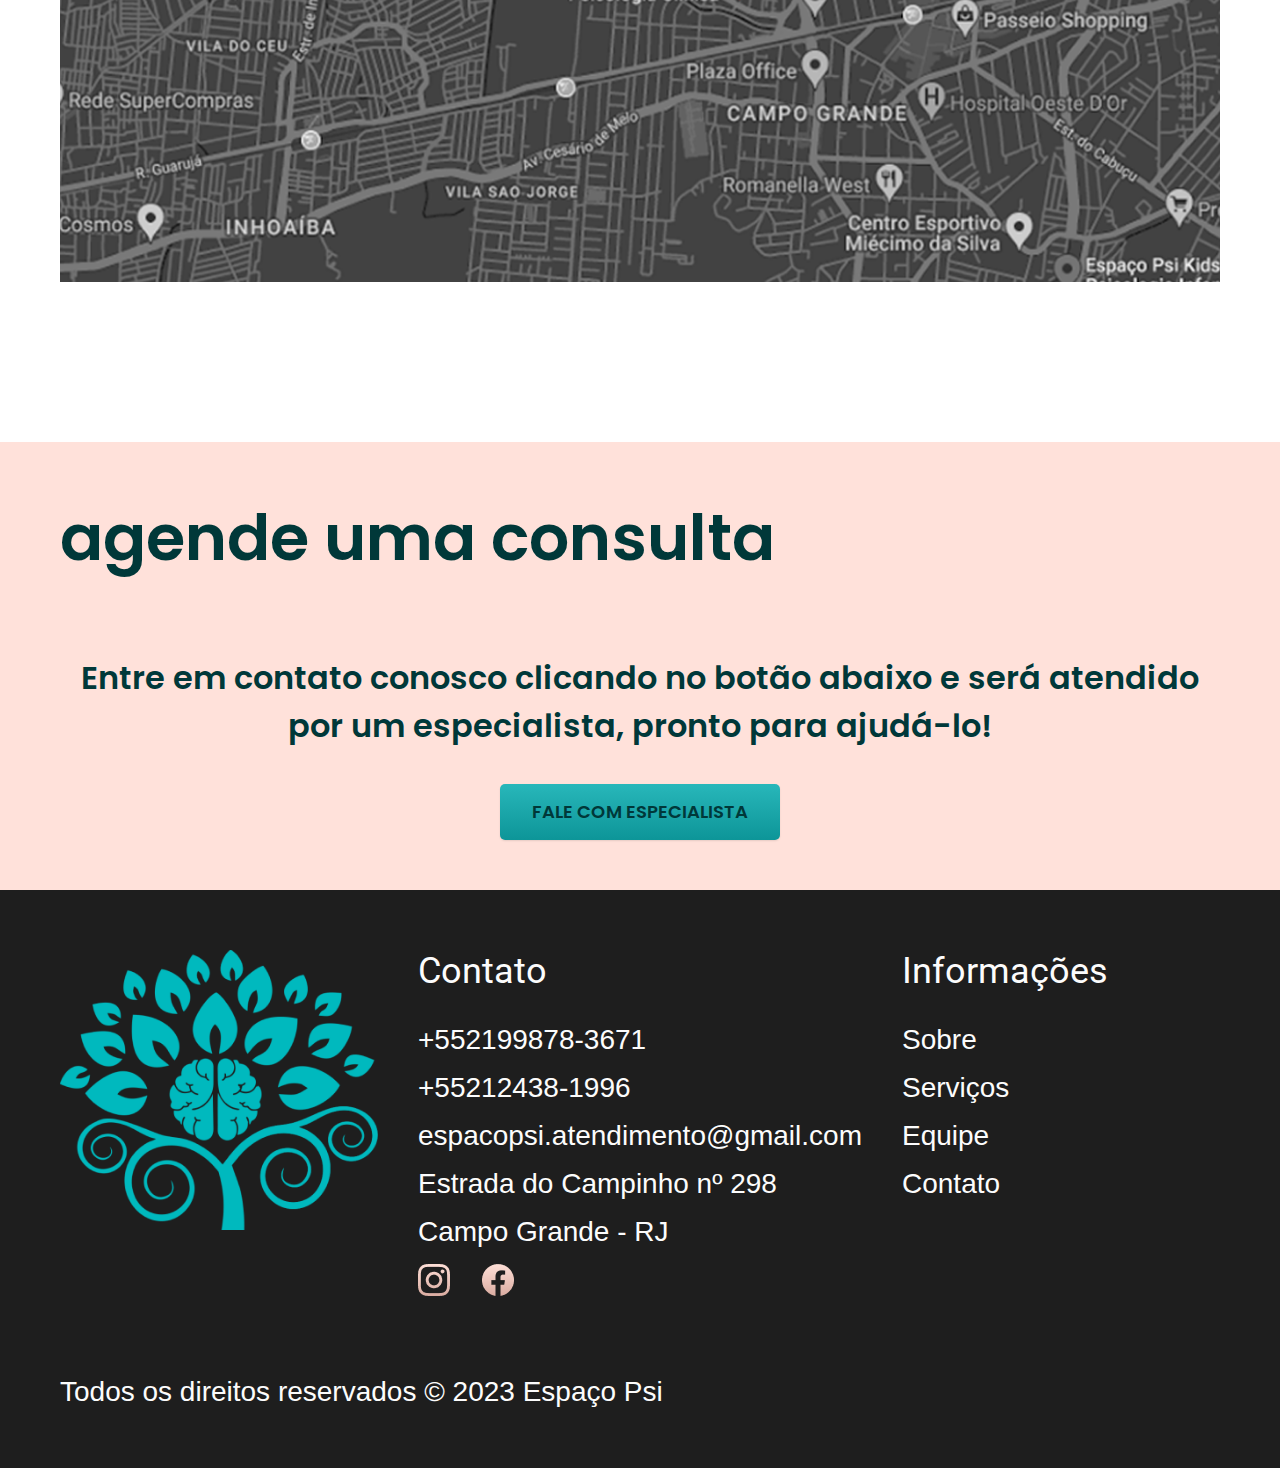
==== commit 323b3cd3: "alterando imagens das páginas" ====
--- a/index.html
+++ b/index.html
@@ -75,8 +75,8 @@
     </ul>
     <ul>
       <li>
-        <img src="./img/icones/tcc.png" alt="Fonoaudiologia">
-        <h3 class="texto-medio">TCC</h3>
+        <img src="./img/icones/tcc.png" alt="TCC, Terapia Cognitivo Comportamental">
+        <h3 class="texto-medio"><span>TCC <br>(Terapia Cognitivo Comp.)</span></h3>
         <a class="botao botao-rosa" href="./tcc.html">saiba mais</a>
       </li>
       <li>
@@ -160,7 +160,7 @@
     <div class="container">
       <h2 class="titulo">agende uma consulta</h2>
       <p class="texto-medio">Entre em contato conosco clicando no botão abaixo e será atendido por um especialista, pronto para ajudá-lo!</p>
-      <a href="./" class="botao botao-azul">fale com especialista</a>
+      <a href="./contato.html" class="botao botao-azul">fale com especialista</a>
     </div>
   </article>
   <footer class="footer-bg">
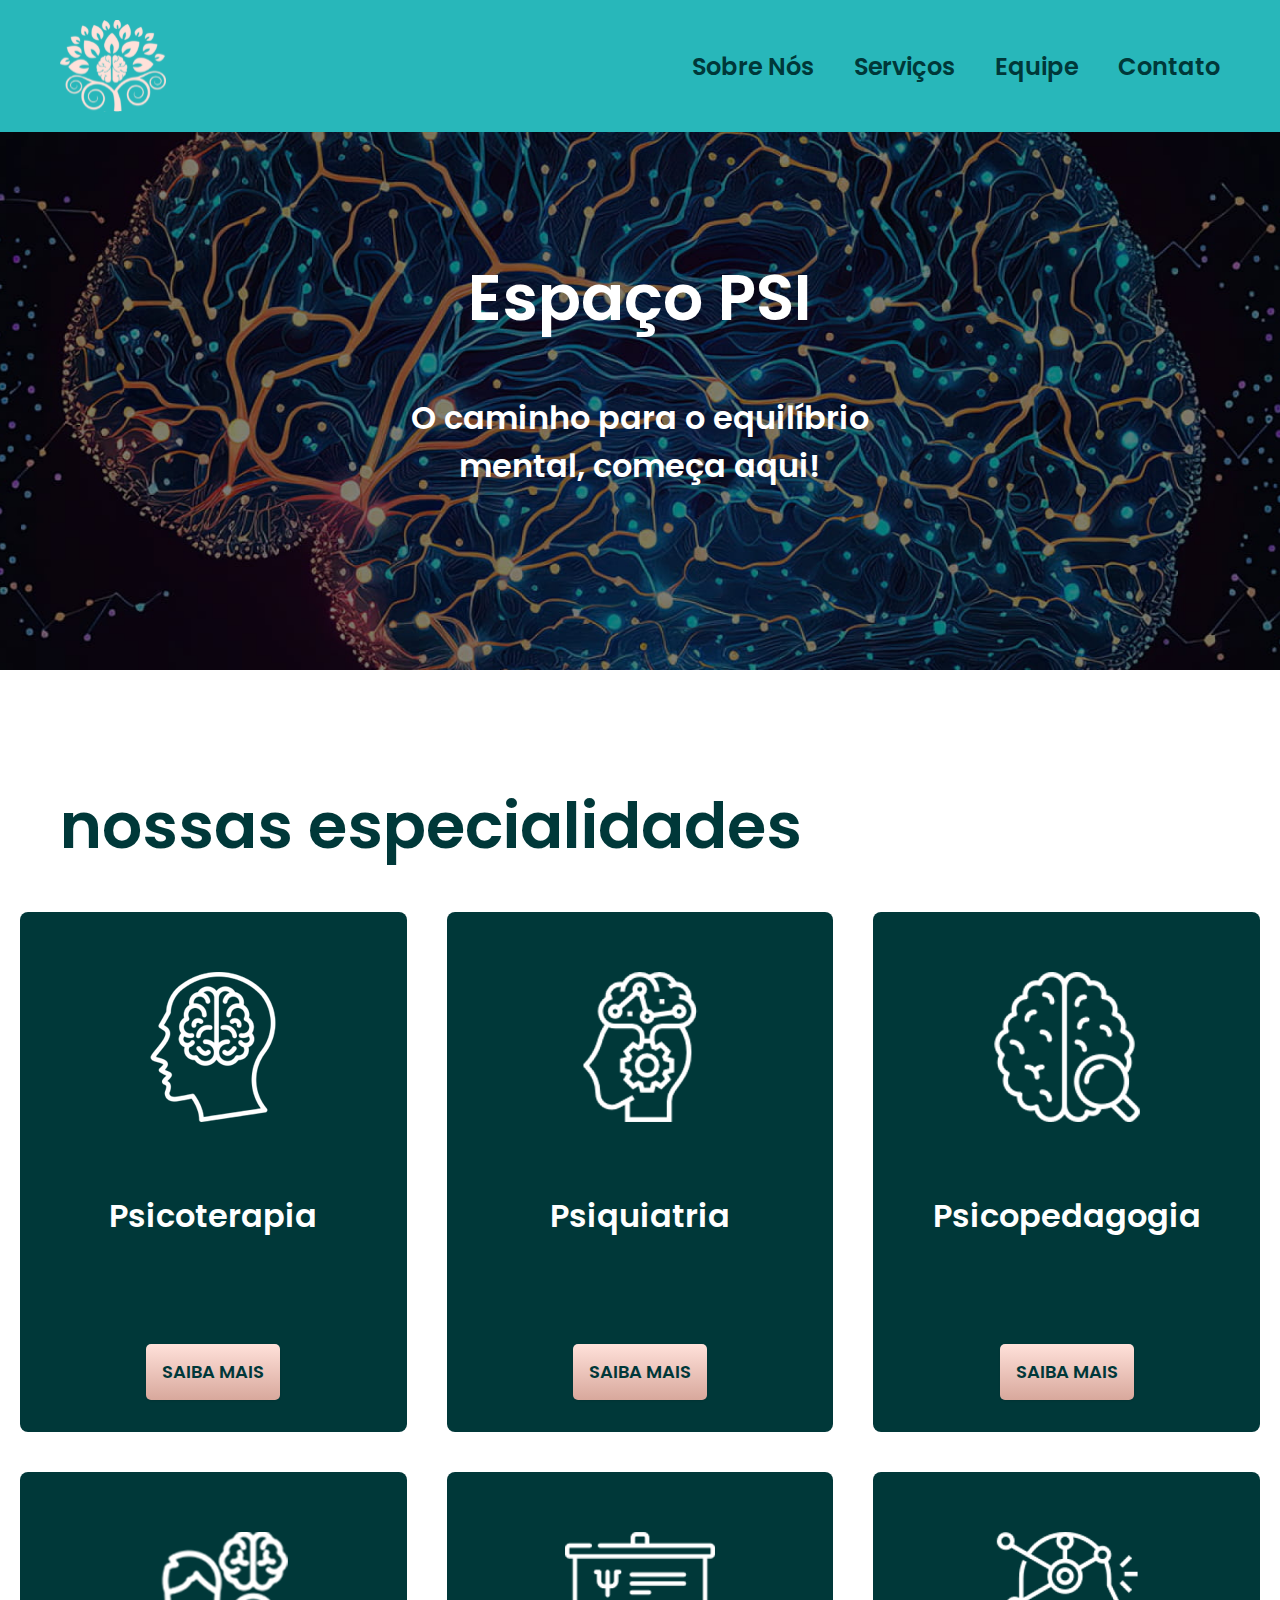
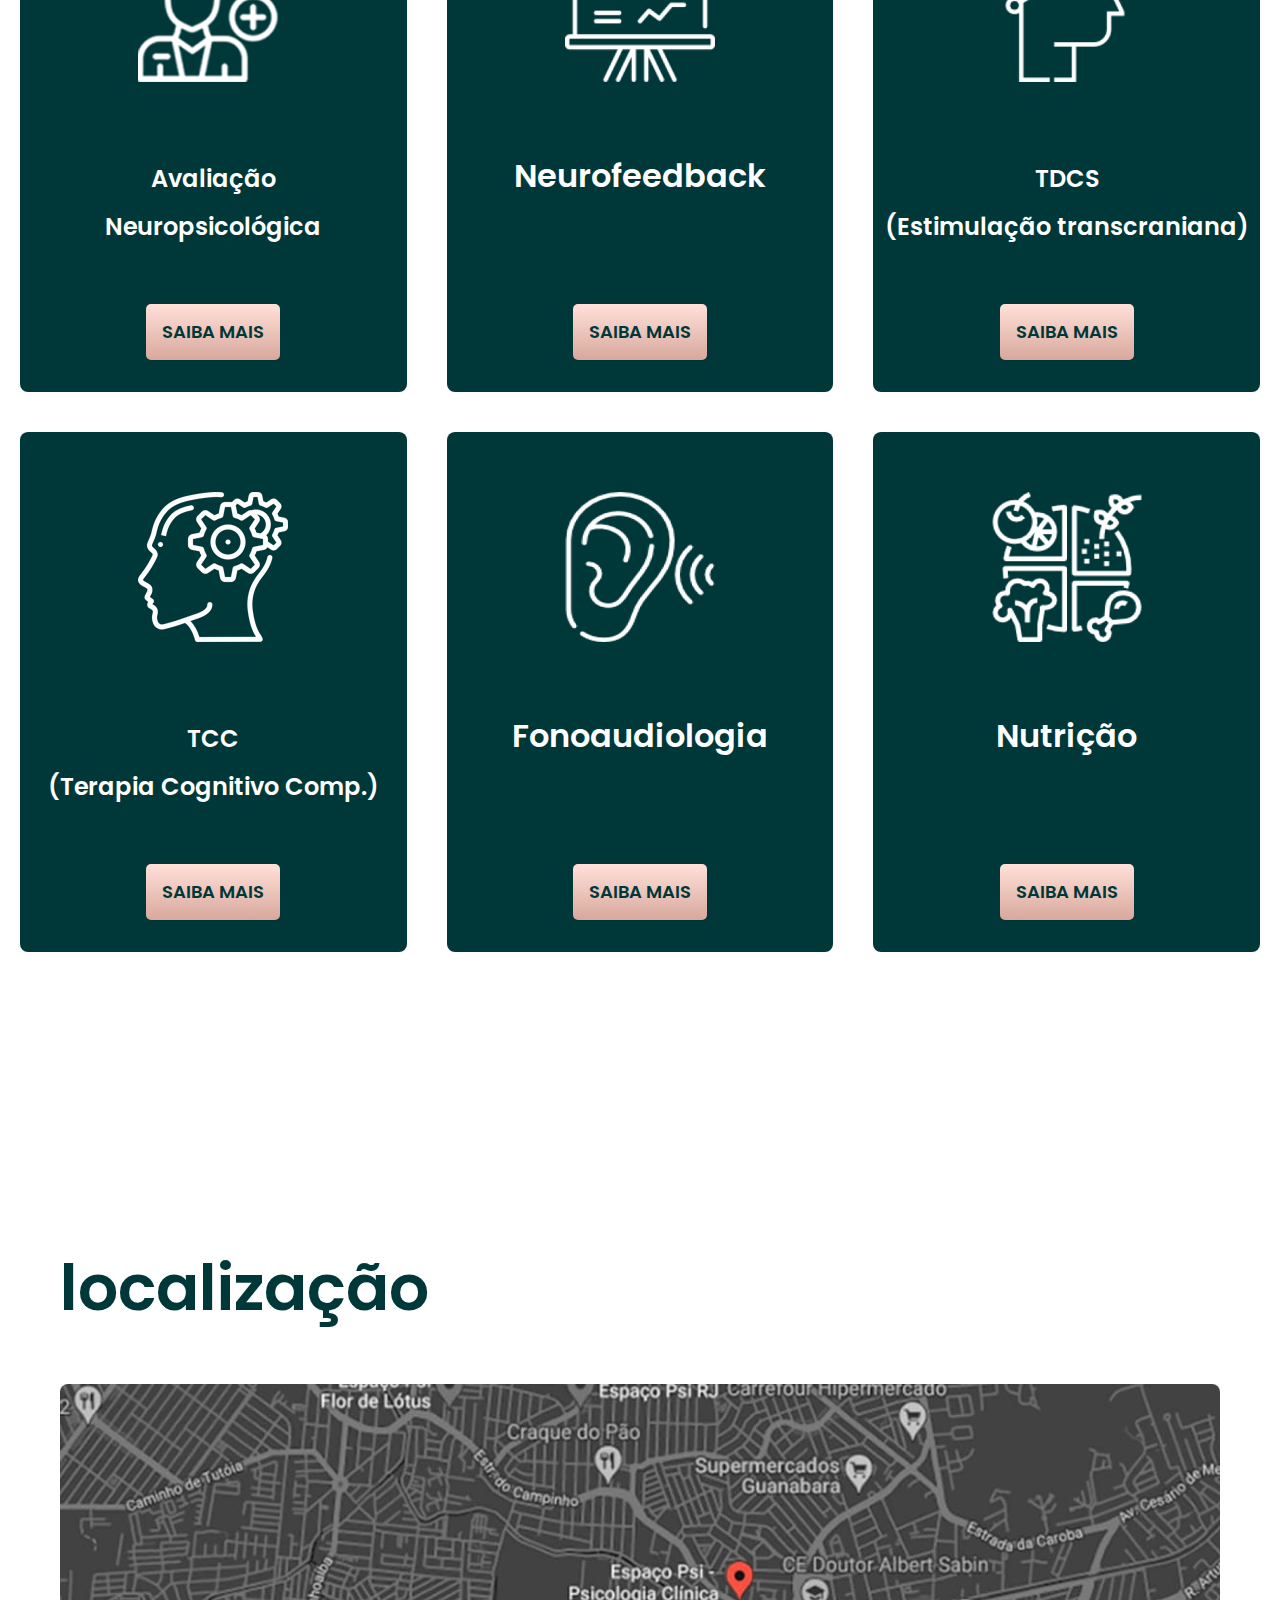
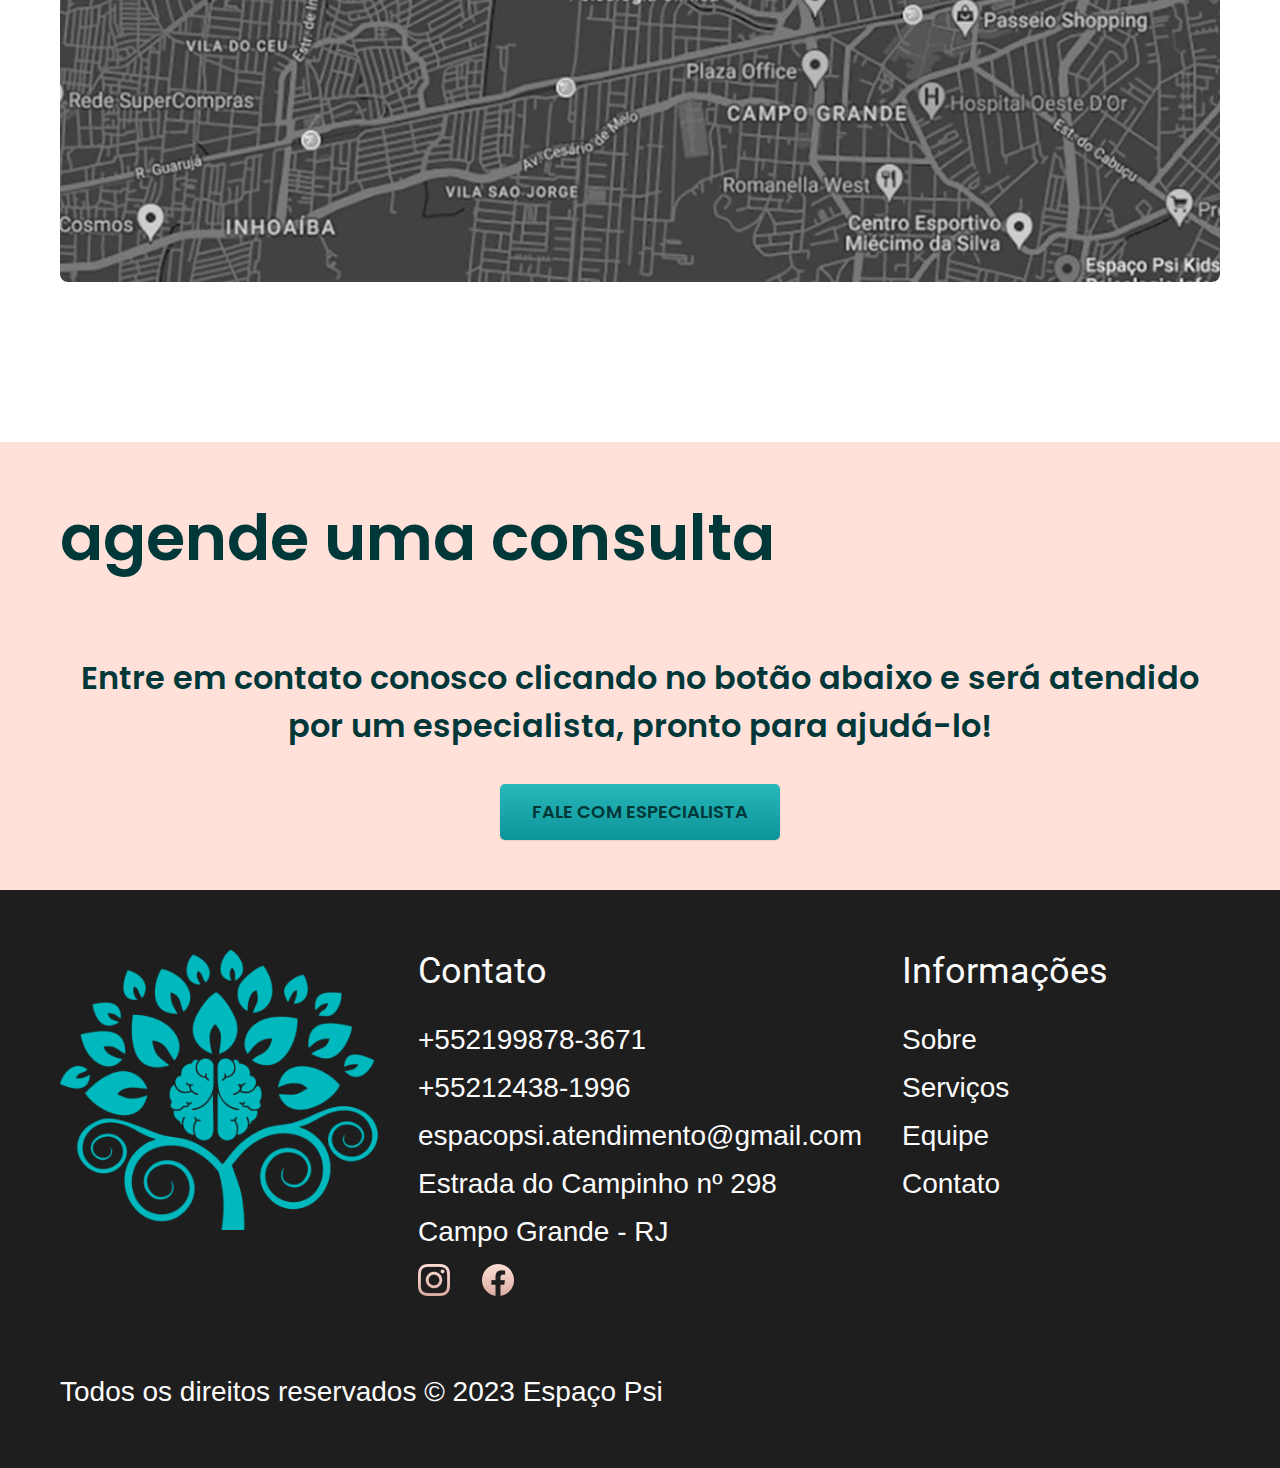
==== commit 9926a756: "modificando extenção da imagem do mapa" ====
--- a/index.html
+++ b/index.html
@@ -101,31 +101,24 @@
         <input type="radio" name="radio-btn" id="radio4">
         <input type="radio" name="radio-btn" id="radio5">
         <input type="radio" name="radio-btn" id="radio6">
-        <input type="radio" name="radio-btn" id="radio7">
 
         <div class="slide primeira">
-          <img src="./img/clinica.png" alt="Imagem da frente da clínica" srcset="">
+          <img src="./img/clinica.jpg" alt="Imagem da frente da clínica" srcset="">
         </div>
         <div class="slide">
-          <img src="./img/img2.png" alt="Imagem da frente da clínica" srcset="">
+          <img src="./img/clinica1.jpg" alt="Imagem da frente da clínica" srcset="">
         </div>
         <div class="slide">
-          <img src="./img/espaco1.png" alt="Imagem da frente da clínica" srcset="">
+          <img src="./img/espaco1.jpg" alt="Imagem da frente da clínica" srcset="">
         </div>
         <div class="slide">
-          <img src="./img/clinica.png" alt="Imagem da frente da clínica" srcset="">
+          <img src="./img/clinica2.jpg" alt="Imagem da frente da clínica" srcset="">
         </div>
         <div class="slide">
-          <img src="./img/clinica.png" alt="Imagem da frente da clínica" srcset="">
+          <img src="./img/clinica3.jpg" alt="Imagem da frente da clínica" srcset="">
         </div>
         <div class="slide">
-          <img src="./img/clinica.png" alt="Imagem da frente da clínica" srcset="">
-        </div>
-        <div class="slide">
-          <img src="./img/clinica.png" alt="Imagem da frente da clínica" srcset="">
-        </div>
-        <div class="slide">
-          <img src="./img/clinica.png" alt="Imagem da frente da clínica" srcset="">
+          <img src="./img/clinica4.jpg" alt="Imagem da frente da clínica" srcset="">
         </div>
 
         <div class="navigation-auto">
@@ -135,7 +128,6 @@
           <div class="auto-btn4"></div>
           <div class="auto-btn5"></div>
           <div class="auto-btn6"></div>
-          <div class="auto-btn7"></div>
         </div>
 
       </div>
@@ -146,14 +138,13 @@
         <label for="radio4" class="manual-btn"></label>
         <label for="radio5" class="manual-btn"></label>
         <label for="radio6" class="manual-btn"></label>
-        <label for="radio7" class="manual-btn"></label>
       </div>
     </div>
   </article>
   <article class="localizacao">
     <div class="container">
       <h2 class="titulo">localização</h2>
-      <a href="https://maps.app.goo.gl/Q16WaSn5EVA88jQP7" target="_blank"><img src="./img/mapa_cinza.png" alt="Mapa com a localização da clínica"></a>
+      <a href="https://maps.app.goo.gl/Q16WaSn5EVA88jQP7" target="_blank"><img src="./img/mapa_cinza.jpg" alt="Mapa com a localização da clínica"></a>
     </div>
   </article>
   <article class="agende-consulta">
